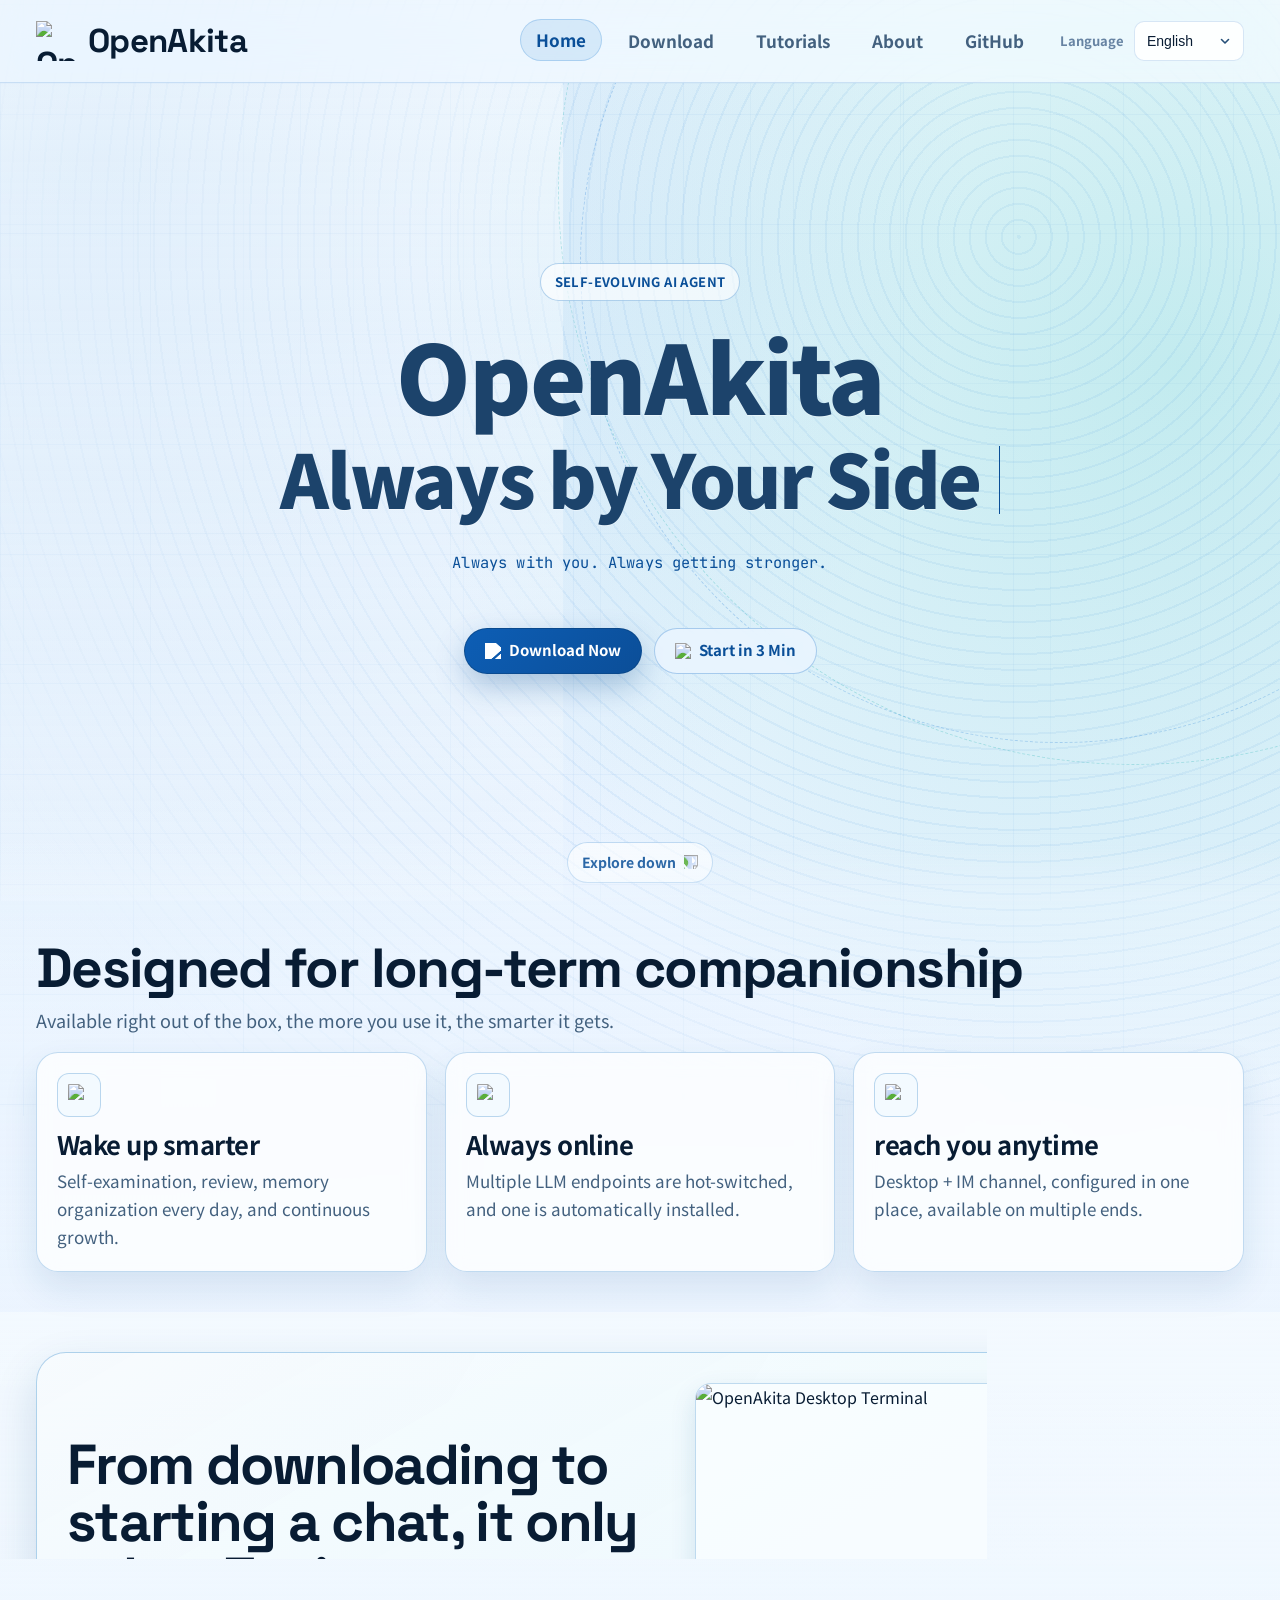
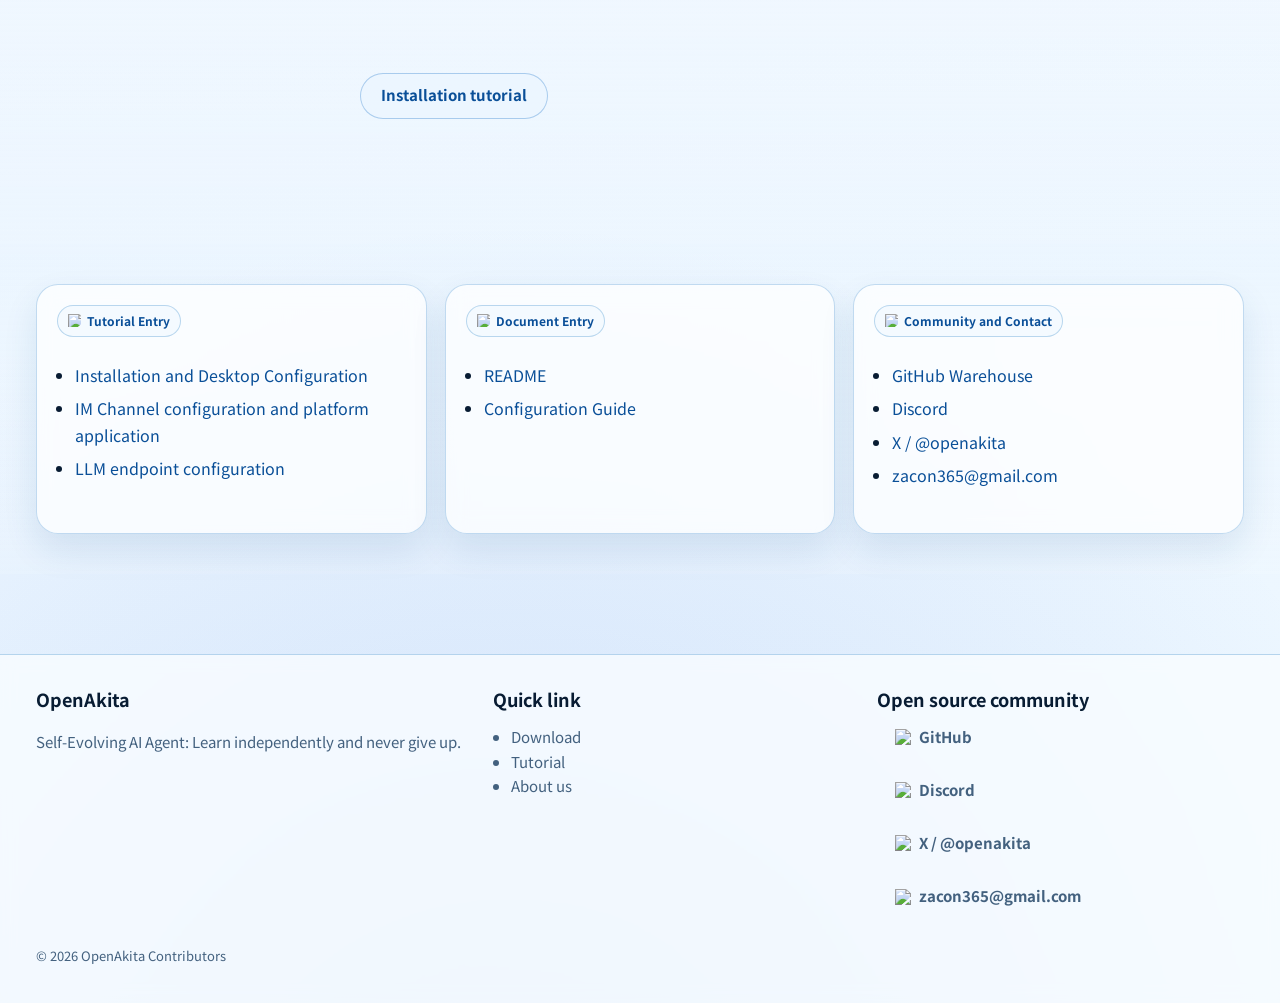
==== index.html @ 5020a85f "fix(i18n): prevent Korean language lock on subsequent switches" ====
<!doctype html>
<html lang="zh-CN">
<head>
  <meta charset="utf-8" />
  <meta name="viewport" content="width=device-width, initial-scale=1" />
  <title>OpenAkita - 自进化 AI Agent 官网</title>
  <meta name="description" content="OpenAkita 官方网站：一个会陪伴你成长的全能 AI 助手，提供下载、配置教程与文档入口。" />
  <meta name="keywords" content="OpenAkita,AI 助手,全能助手,陪伴型 AI,开源,教程,下载" />
  <meta name="robots" content="index,follow,max-image-preview:large" />
  <meta name="author" content="OpenAkita Contributors" />
  <meta name="theme-color" content="#eaf6ff" />
  <meta property="og:type" content="website" />
  <meta property="og:site_name" content="OpenAkita" />
  <meta property="og:title" content="OpenAkita - 自进化 AI Agent 官网" />
  <meta property="og:description" content="一个会陪伴你成长的全能 AI 助手：下载、教程、IM 与 LLM 配置一站式入口。" />
  <meta property="og:url" content="https://openakita.ai/" />
  <meta property="og:image" content="https://openakita.ai/assets/img/desktop_terminal.png" />
  <meta name="twitter:card" content="summary_large_image" />
  <meta name="twitter:title" content="OpenAkita - Self-Evolving AI Agent" />
  <meta name="twitter:description" content="An all-in-one AI companion that grows with you. Download, setup, and go live fast." />
  <meta name="twitter:image" content="https://openakita.ai/assets/img/desktop_terminal.png" />
  <link rel="canonical" href="https://openakita.ai/" />
  <link rel="icon" href="assets/img/logo.png" />
  <link rel="preconnect" href="https://fonts.googleapis.com" />
  <link rel="preconnect" href="https://fonts.gstatic.com" crossorigin />
  <link href="https://fonts.googleapis.com/css2?family=JetBrains+Mono:wght@400;500&family=Noto+Sans+SC:wght@400;500;600;700;800&family=Space+Grotesk:wght@500;600;700&display=swap" rel="stylesheet" />
  <link rel="stylesheet" href="assets/css/styles.css?v=20260225-lang-switch-fix-v6" />
  <script type="application/ld+json">
    {
      "@context": "https://schema.org",
      "@type": "SoftwareApplication",
      "name": "OpenAkita",
      "applicationCategory": "DeveloperApplication",
      "operatingSystem": "Windows, macOS, Linux",
      "license": "https://github.com/openakita/openakita/blob/main/LICENSE",
      "downloadUrl": "https://github.com/openakita/openakita/releases",
      "url": "https://openakita.ai/",
      "sameAs": [
        "https://github.com/openakita/openakita",
        "https://discord.gg/vFwxNVNH",
        "https://x.com/openakita"
      ]
    }
  </script>
</head>
<body data-page="home">
  <header class="site-header">
    <div class="container nav-inner">
      <a class="brand" href="/">
        <img src="assets/img/logo.png" alt="OpenAkita" />
        <span>OpenAkita</span>
      </a>
      <button class="nav-toggle" aria-label="打开导航" aria-expanded="false">
        <img src="assets/img/icons/menu.svg" alt="menu" />
      </button>
      <nav class="main-nav" aria-label="主导航">
        <a href="/" data-nav="home">首页</a>
        <a href="/download/" data-nav="download">下载</a>
        <a href="/tutorials/" data-nav="tutorials">教程</a>
        <a href="/about/" data-nav="about">关于我们</a>
        <a href="https://github.com/openakita/openakita" target="_blank" rel="noreferrer noopener">GitHub</a>
      </nav>
    </div>
  </header>

  <main>
    <section class="hero hero-full">
      <div class="hero-bg" aria-hidden="true"></div>
      <div class="hero-orbit hero-orbit-a" aria-hidden="true"></div>
      <div class="hero-orbit hero-orbit-b" aria-hidden="true"></div>
      <div class="container hero-grid">
        <div class="hero-main reveal">
          <div class="eyebrow">Self-Evolving AI Agent</div>
          <h1 class="hero-title-typing">
            <span class="hero-title-line hero-title-brand">OpenAkita</span>
            <span class="hero-title-line hero-title-subline">
              <span id="heroTypedTitle" data-typed-title="让私人AI随时陪伴">让私人AI随时陪伴</span>
              <span class="typing-caret" aria-hidden="true"></span>
            </span>
          </h1>
          <p class="hero-slogan" id="heroSloganText">一直在身边，一直在变强。</p>
          <div class="hero-actions">
            <a class="btn btn-primary" id="downloadDesktopButton" href="/download/">
              <img src="assets/img/icons/download.svg" alt="download" />
              立即下载
            </a>
            <a class="btn btn-secondary" href="/tutorials/setup-install/">
              <img src="assets/img/icons/book.svg" alt="book" />
              3 分钟开始
            </a>
          </div>
        </div>
      </div>
      <div class="hero-scroll-hint reveal">
        <a class="hero-scroll-link" href="#home-core">
          向下探索
          <img src="assets/img/icons/arrow-right.svg" alt="scroll" />
        </a>
      </div>
    </section>

    <section id="home-core" class="home-section home-section-core">
      <div class="container">
        <div class="section-head reveal">
          <h2>为长期陪伴而设计</h2>
          <p>开箱可用，越用越聪明。</p>
        </div>
        <div class="card-grid home-feature-grid">
          <article class="card reveal">
            <img class="card-icon" src="assets/img/icons/plus.svg" alt="evolution" />
            <h3>睡醒更聪明</h3>
            <p>每天自检、复盘、记忆整理，持续成长。</p>
          </article>
          <article class="card reveal">
            <img class="card-icon" src="assets/img/icons/llm.svg" alt="llm" />
            <h3>始终在线</h3>
            <p>多 LLM 端点热切换，挂一个自动顶上。</p>
          </article>
          <article class="card reveal">
            <img class="card-icon" src="assets/img/icons/im.svg" alt="im" />
            <h3>随时触达你</h3>
            <p>Desktop + IM 通道，一处配置，多端可用。</p>
          </article>
        </div>
      </div>
    </section>

    <section class="home-section home-section-quickstart">
      <div class="container reveal">
        <div class="highlight-band quickstart-band">
          <div>
            <h2 class="quickstart-title">从下载到开聊，只要 3 分钟</h2>
            <p>填一个 API Key，剩下的交给 OpenAkita。</p>
            <div class="hero-actions">
              <a class="btn btn-primary" href="/download/">立即下载</a>
              <a class="btn btn-secondary" href="/tutorials/setup-install/">安装教程</a>
            </div>
          </div>
          <div class="media-frame quickstart-media">
            <img src="assets/img/desktop_terminal.png" alt="OpenAkita Desktop Terminal" loading="lazy" />
          </div>
        </div>
      </div>
    </section>

    <section class="home-section home-section-links">
      <div class="container card-grid home-link-grid">
        <article class="card reveal">
          <span class="badge"><img src="assets/img/icons/book.svg" alt="tutorials" />教程入口</span>
          <ul class="link-list">
            <li><a href="/tutorials/setup-install/">安装与桌面配置</a></li>
            <li><a href="/tutorials/im-channels/">IM 通道配置与平台申请</a></li>
            <li><a href="/tutorials/llm-endpoints/">LLM 端点配置</a></li>
          </ul>
        </article>
        <article class="card reveal">
          <span class="badge"><img src="assets/img/icons/github.svg" alt="docs" />文档入口</span>
          <ul class="link-list">
            <li><a href="https://github.com/openakita/openakita/blob/main/README.md" target="_blank" rel="noreferrer noopener">README</a></li>
            <li><a href="https://github.com/openakita/openakita/blob/main/docs/configuration-guide.md" target="_blank" rel="noreferrer noopener">配置指南</a></li>
          </ul>
        </article>
        <article class="card reveal">
          <span class="badge"><img src="assets/img/icons/github.svg" alt="community" />社区与联系</span>
          <ul class="link-list">
            <li><a href="https://github.com/openakita/openakita" target="_blank" rel="noreferrer noopener">GitHub 仓库</a></li>
            <li><a href="https://discord.gg/vFwxNVNH" target="_blank" rel="noreferrer noopener">Discord</a></li>
            <li><a href="https://x.com/openakita" target="_blank" rel="noreferrer noopener">X / @openakita</a></li>
            <li><a href="mailto:zacon365@gmail.com">zacon365@gmail.com</a></li>
          </ul>
        </article>
      </div>
    </section>
  </main>

  <footer class="site-footer">
    <div class="container footer-grid">
      <div>
        <h4>OpenAkita</h4>
        <p>Self-Evolving AI Agent：自主学习，永不放弃。</p>
      </div>
      <div>
        <h4>快速链接</h4>
        <ul>
          <li><a href="/download/">下载</a></li>
          <li><a href="/tutorials/">教程</a></li>
          <li><a href="/about/">关于我们</a></li>
        </ul>
      </div>
      <div>
        <h4>开源社区</h4>
        <ul class="social-list">
          <li><a class="social-link" href="https://github.com/openakita/openakita" target="_blank" rel="noreferrer noopener"><img src="assets/img/icons/github.svg" alt="GitHub" />GitHub</a></li>
          <li><a class="social-link" href="https://discord.gg/vFwxNVNH" target="_blank" rel="noreferrer noopener"><img src="assets/img/icons/discord.svg" alt="Discord" />Discord</a></li>
          <li><a class="social-link" href="https://x.com/openakita" target="_blank" rel="noreferrer noopener"><img src="assets/img/icons/x.svg" alt="X" />X / @openakita</a></li>
          <li><a class="social-link" href="mailto:zacon365@gmail.com"><img src="assets/img/icons/mail.svg" alt="Email" />zacon365@gmail.com</a></li>
        </ul>
      </div>
    </div>
    <div class="container" style="margin-top: 16px; color: var(--text-muted); font-size: 13px;">
      © <span data-current-year></span> OpenAkita Contributors
    </div>
  </footer>

  <script src="assets/js/motion.js?v=20260225-lang-switch-fix-v6"></script>
  <script src="assets/js/main.js?v=20260225-lang-switch-fix-v6"></script>
</body>
</html>
---- assets/css/styles.css ----
:root {
  --bg-base: #eef6ff;
  --bg-soft: #f8fbff;
  --bg-card: rgba(255, 255, 255, 0.74);
  --bg-card-strong: rgba(255, 255, 255, 0.9);
  --line: rgba(102, 159, 214, 0.26);
  --line-strong: rgba(66, 140, 211, 0.48);
  --text: #081c33;
  --text-muted: #43617f;
  --text-dim: #6683a2;
  --primary: #0f6fcc;
  --primary-strong: #0a4f98;
  --accent: #00aab6;
  --accent-strong: #02828d;
  --success: #0f9d7f;
  --danger: #ca4f56;
  --radius-xs: 8px;
  --radius-sm: 12px;
  --radius-md: 16px;
  --radius-lg: 22px;
  --radius-xl: 30px;
  --shadow-soft: 0 18px 44px rgba(18, 74, 123, 0.16);
  --shadow-card: 0 16px 34px rgba(16, 78, 133, 0.11);
  --shadow-strong: 0 24px 58px rgba(12, 58, 104, 0.2);
  --container: min(1320px, calc(100% - 72px));
  --content-max: 920px;
}

* {
  box-sizing: border-box;
}

html,
body {
  margin: 0;
  padding: 0;
  min-height: 100%;
}

html {
  scroll-behavior: smooth;
  overflow-x: clip;
}

body {
  position: relative;
  overflow-x: clip;
  font-family: "Noto Sans SC", "PingFang SC", "Microsoft YaHei", sans-serif;
  line-height: 1.65;
  color: var(--text);
  background:
    radial-gradient(circle at 8% 6%, rgba(59, 143, 224, 0.22), transparent 32%),
    radial-gradient(circle at 92% 14%, rgba(17, 190, 173, 0.2), transparent 30%),
    radial-gradient(circle at 40% 108%, rgba(49, 108, 223, 0.2), transparent 34%),
    linear-gradient(168deg, #f5faff 0%, #e9f3ff 38%, #eef8ff 100%);
}

body::before,
body::after {
  content: "";
  position: fixed;
  pointer-events: none;
  inset: -24%;
}

body::before {
  z-index: -3;
  background:
    linear-gradient(rgba(50, 129, 207, 0.12) 1px, transparent 1px),
    linear-gradient(90deg, rgba(50, 129, 207, 0.12) 1px, transparent 1px);
  background-size: 110px 110px;
  opacity: 0.44;
  animation: globalGridShift 28s linear infinite;
}

body::after {
  z-index: -2;
  background: repeating-radial-gradient(circle at 70% 34%, rgba(49, 130, 212, 0.2) 0 2px, transparent 2px 16px);
  mask-image: radial-gradient(circle at 70% 34%, rgba(0, 0, 0, 0.85) 0 48%, transparent 74%);
  opacity: 0.46;
  animation: orbitLayerSpin 64s linear infinite;
}

.site-motion-canvas {
  position: fixed;
  inset: 0;
  width: 100%;
  height: 100%;
  pointer-events: none;
  z-index: -1;
  opacity: 0;
  transition: opacity 1s ease;
}

body.site-motion-ready .site-motion-canvas {
  opacity: 0.72;
}

a {
  color: inherit;
  text-decoration: none;
}

img {
  max-width: 100%;
  display: block;
}

.container {
  width: var(--container);
  margin: 0 auto;
}

.site-header {
  position: sticky;
  top: 0;
  z-index: 120;
  backdrop-filter: blur(16px) saturate(1.2);
  background: rgba(245, 251, 255, 0.72);
  border-bottom: 1px solid var(--line);
}

.nav-inner {
  min-height: 82px;
  display: flex;
  align-items: center;
  justify-content: space-between;
  gap: 20px;
}

.brand {
  display: inline-flex;
  align-items: center;
  gap: 12px;
  font-family: "Space Grotesk", "Noto Sans SC", sans-serif;
  font-size: 33px;
  letter-spacing: -0.02em;
  font-weight: 700;
}

.brand img {
  width: 40px;
  height: 40px;
}

.main-nav {
  display: flex;
  align-items: center;
  gap: 10px;
  margin-left: auto;
}

.main-nav a {
  display: inline-flex;
  align-items: center;
  justify-content: center;
  min-height: 42px;
  padding: 0 15px;
  border-radius: 999px;
  border: 1px solid transparent;
  font-size: 17px;
  color: var(--text-muted);
  font-weight: 700;
  transition: border-color 0.2s ease, background-color 0.2s ease, color 0.2s ease, transform 0.2s ease;
}

.main-nav a:hover,
.main-nav a.active {
  color: var(--primary-strong);
  background: rgba(16, 111, 198, 0.11);
  border-color: rgba(33, 125, 208, 0.24);
  transform: translateY(-1px);
}

.lang-switch {
  display: inline-flex;
  align-items: center;
  gap: 10px;
  margin-left: 10px;
}

.lang-label {
  font-size: 13px;
  color: var(--text-dim);
  font-weight: 700;
}

.lang-select {
  min-width: 110px;
  height: 40px;
  border-radius: 10px;
  border: 1px solid var(--line);
  background: rgba(255, 255, 255, 0.9);
  color: var(--text);
  font-size: 14px;
  padding: 0 36px 0 12px;
  appearance: none;
  -webkit-appearance: none;
  -moz-appearance: none;
  background-image: url("data:image/svg+xml,%3Csvg xmlns='http://www.w3.org/2000/svg' width='12' height='12' viewBox='0 0 12 12' fill='none'%3E%3Cpath d='M2.5 4.5L6 8l3.5-3.5' stroke='%23254f78' stroke-width='1.6' stroke-linecap='round' stroke-linejoin='round'/%3E%3C/svg%3E");
  background-repeat: no-repeat;
  background-position: right 12px center;
  background-size: 12px 12px;
}

.lang-select:focus {
  outline: 2px solid rgba(15, 111, 200, 0.25);
  outline-offset: 2px;
}

.nav-toggle {
  display: none;
  width: 44px;
  height: 44px;
  border-radius: 12px;
  border: 1px solid var(--line);
  background: rgba(255, 255, 255, 0.92);
  align-items: center;
  justify-content: center;
  cursor: pointer;
  padding: 0;
}

.nav-toggle img {
  width: 20px;
  height: 20px;
}

main {
  position: relative;
  z-index: 2;
  padding-bottom: 80px;
}

section {
  position: relative;
  padding: 40px 0;
}

main > section::before {
  content: "";
  position: absolute;
  left: 50%;
  top: 0;
  bottom: 0;
  width: 100vw;
  transform: translateX(-50%);
  pointer-events: none;
  z-index: -1;
}

main > section:nth-of-type(odd)::before {
  background: linear-gradient(180deg, rgba(251, 254, 255, 0.55), rgba(244, 250, 255, 0.2));
}

main > section:nth-of-type(even)::before {
  background: linear-gradient(180deg, rgba(237, 247, 255, 0.34), rgba(251, 254, 255, 0.14));
}

.hero {
  min-height: calc(100vh - 82px);
  padding: 22px 0 18px;
  display: flex;
  flex-direction: column;
  justify-content: center;
  overflow: hidden;
}

.hero::before,
.hero::after {
  content: "";
  position: absolute;
  pointer-events: none;
}

.hero::before {
  inset: -8% -6%;
  background:
    radial-gradient(circle at 12% 24%, rgba(47, 142, 230, 0.22), transparent 34%),
    radial-gradient(circle at 90% 20%, rgba(7, 178, 158, 0.18), transparent 30%);
}

.hero::after {
  left: -10%;
  right: -10%;
  bottom: -80px;
  height: 140px;
  background: linear-gradient(180deg, rgba(238, 247, 255, 0), rgba(238, 247, 255, 0.92));
}

.hero-bg {
  position: absolute;
  inset: 0;
  pointer-events: none;
  background:
    linear-gradient(rgba(56, 137, 216, 0.13) 1px, transparent 1px),
    linear-gradient(90deg, rgba(56, 137, 216, 0.13) 1px, transparent 1px);
  background-size: 150px 150px;
  opacity: 0.28;
  animation: heroGridPulse 20s linear infinite;
}

.hero-orbit {
  position: absolute;
  border-radius: 50%;
  pointer-events: none;
  border: 1px dashed rgba(36, 126, 216, 0.28);
  filter: drop-shadow(0 0 24px rgba(16, 100, 179, 0.2));
  translate: var(--parallax-x, 0px) var(--parallax-y, 0px);
}

.hero-orbit-a {
  width: min(960px, 78vw);
  height: min(960px, 78vw);
  right: -260px;
  top: -300px;
  animation: orbitLayerSpin 35s linear infinite;
}

.hero-orbit-b {
  width: min(1180px, 90vw);
  height: min(1180px, 90vw);
  right: -430px;
  top: -470px;
  border-color: rgba(0, 166, 166, 0.24);
  animation: orbitLayerSpinReverse 52s linear infinite;
}

.hero-grid {
  position: relative;
  z-index: 2;
  flex: 1;
  min-height: clamp(380px, 58vh, 640px);
  display: grid;
  grid-template-columns: 1fr;
  gap: 20px;
  align-content: center;
  align-items: center;
  justify-items: center;
  text-align: center;
}

.hero-main {
  max-width: none;
  width: 100%;
}

body[data-page="home"] .hero-main {
  display: flex;
  flex-direction: column;
  align-items: center;
  text-align: center;
}

.eyebrow {
  display: inline-flex;
  align-items: center;
  justify-content: center;
  border-radius: 999px;
  border: 1px solid rgba(20, 114, 194, 0.3);
  background: rgba(255, 255, 255, 0.63);
  color: var(--primary-strong);
  font-size: 13px;
  font-weight: 700;
  letter-spacing: 0.03em;
  text-transform: uppercase;
  padding: 7px 14px;
  margin-bottom: 10px;
}

.hero h1,
.page-hero h1 {
  margin: 16px 0;
  font-family: "Space Grotesk", "Noto Sans SC", sans-serif;
  font-size: clamp(48px, 7vw, 94px);
  line-height: 0.95;
  letter-spacing: -0.04em;
  max-width: 14ch;
  text-wrap: balance;
}

body[data-page="home"] .hero .container {
  width: var(--container);
}

body[data-page="home"] .hero-title-typing {
  max-width: none;
  width: 100%;
  max-width: min(1100px, 100%);
  display: flex;
  flex-direction: column;
  align-items: center;
  gap: 0.2em;
  font-family: "Noto Sans SC", "PingFang SC", "Microsoft YaHei", sans-serif;
  font-weight: 900;
  font-size-adjust: 0.62;
  font-size: clamp(46px, 6.5vw, 96px);
  line-height: 1;
  letter-spacing: -0.028em;
  color: #1c436b;
  text-shadow: 0 1px 0 rgba(255, 255, 255, 0.4);
  text-wrap: balance;
  margin: 18px 0 26px;
}

.hero-title-line {
  display: block;
  line-height: 1.08;
  width: 100%;
  text-align: center;
}

.hero-title-brand {
  white-space: nowrap;
  margin-bottom: 0.02em;
}

.hero-title-subline {
  margin-top: 0.02em;
  display: block;
  text-align: center;
  font-size: 0.78em;
  width: 100%;
  min-width: 0;
  box-sizing: border-box;
  padding-inline: clamp(8px, 1vw, 16px);
  white-space: normal !important;
  word-break: break-word !important;
  overflow-wrap: anywhere !important;
  max-width: 100%;
  line-height: 1.2;
}

#heroTypedTitle {
  display: inline;
  max-width: 100%;
  white-space: inherit !important;
  word-break: inherit !important;
  overflow-wrap: inherit !important;
  font-size: 1em;
  line-height: inherit;
  text-align: center;
}

.hero-slogan {
  min-height: 34px;
  margin: 8px 0 20px;
  font-family: "JetBrains Mono", "Consolas", monospace;
  font-size: clamp(14px, 1.2vw, 18px);
  color: var(--primary-strong);
  letter-spacing: 0.01em;
}

.typing-caret {
  display: inline-block;
  width: 1px;
  height: 1.05em;
  margin-left: 4px;
  vertical-align: -0.08em;
  background: var(--primary-strong);
  animation: typingCaretBlink 0.9s steps(1, end) infinite;
}

.hero-lead,
.page-hero p {
  margin: 0;
  color: var(--text-muted);
  font-size: clamp(17px, 1.8vw, 24px);
  max-width: 760px;
}

.hero-actions {
  margin-top: 24px;
  display: flex;
  flex-wrap: wrap;
  gap: 12px;
  justify-content: center;
}

body[data-page="home"] .hero-actions {
  justify-content: center;
}

.hero-kpis {
  margin-top: 20px;
  display: grid;
  grid-template-columns: repeat(4, minmax(0, 1fr));
  gap: 12px;
}

.kpi-item {
  min-height: 90px;
  border-radius: var(--radius-sm);
  border: 1px solid rgba(118, 176, 224, 0.48);
  background: rgba(255, 255, 255, 0.7);
  padding: 11px 13px;
  box-shadow: 0 10px 22px rgba(18, 91, 153, 0.1);
}

.kpi-item strong {
  display: block;
  font-family: "Space Grotesk", "Noto Sans SC", sans-serif;
  font-size: 28px;
  line-height: 1;
}

.kpi-item span {
  display: block;
  margin-top: 8px;
  color: var(--text-dim);
  font-size: 12px;
}

.btn {
  display: inline-flex;
  align-items: center;
  justify-content: center;
  gap: 8px;
  min-height: 46px;
  padding: 0 20px;
  border-radius: 999px;
  border: 1px solid transparent;
  font-size: 15px;
  font-weight: 700;
  transition: transform 0.2s ease, box-shadow 0.24s ease, border-color 0.24s ease, background-color 0.24s ease;
}

.btn img {
  width: 16px;
  height: 16px;
}

.btn-primary img,
.btn-accent img {
  filter: brightness(0) invert(1);
}

.btn:hover {
  transform: translateY(-2px);
}

.btn-primary {
  color: #fff;
  background: linear-gradient(135deg, #0d5eb5, #0b4e98);
  border-color: rgba(10, 69, 130, 0.68);
  box-shadow: 0 12px 30px rgba(12, 80, 146, 0.3);
}

.btn-primary:hover {
  box-shadow: 0 18px 36px rgba(12, 80, 146, 0.36);
}

.btn-secondary {
  color: var(--primary-strong);
  background: rgba(236, 246, 255, 0.8);
  border-color: rgba(68, 140, 210, 0.4);
  backdrop-filter: blur(6px);
}

.btn-secondary:hover {
  border-color: rgba(58, 130, 201, 0.58);
  background: rgba(231, 244, 255, 0.92);
}

.btn-accent {
  color: #fff;
  background: linear-gradient(135deg, #0d5eb5, #0b4e98);
  border-color: rgba(10, 69, 130, 0.68);
  box-shadow: 0 12px 30px rgba(12, 80, 146, 0.3);
}

.hero-scroll-hint {
  margin-top: 10px;
  display: flex;
  justify-content: center;
}

.hero-scroll-link {
  display: inline-flex;
  align-items: center;
  gap: 8px;
  border-radius: 999px;
  border: 1px solid rgba(72, 145, 215, 0.32);
  background: rgba(255, 255, 255, 0.62);
  color: var(--primary-strong);
  font-size: 14px;
  font-weight: 700;
  padding: 8px 14px;
  animation: scrollHintFloat 2.1s ease-in-out infinite;
}

.hero-scroll-link img {
  width: 14px;
  height: 14px;
  transform: rotate(90deg);
}

.hero-scroll-link:hover {
  border-color: rgba(43, 124, 203, 0.5);
}

.hero-panel {
  border-radius: var(--radius-xl);
  border: 1px solid rgba(120, 176, 222, 0.56);
  background: linear-gradient(145deg, rgba(255, 255, 255, 0.76), rgba(242, 249, 255, 0.8));
  backdrop-filter: blur(12px);
  box-shadow: var(--shadow-soft);
  padding: 28px;
}

.hero-panel h3 {
  margin: 0 0 12px;
  font-family: "Space Grotesk", "Noto Sans SC", sans-serif;
  font-size: clamp(30px, 2.6vw, 42px);
  line-height: 1;
  letter-spacing: -0.02em;
}

.hero-panel p {
  margin: 0;
  color: var(--text-muted);
  font-size: 20px;
  line-height: 1.6;
}

.release-link-wrap {
  margin-top: 12px;
}

.release-link {
  text-decoration: underline;
  text-underline-offset: 3px;
  color: var(--primary-strong);
  font-weight: 700;
}

.panel-note-title {
  margin-top: 18px !important;
  color: var(--text);
  font-size: 17px;
  font-weight: 800;
}

.panel-checklist {
  margin: 8px 0 0;
  padding-left: 18px;
  color: var(--text-muted);
  font-size: 14px;
}

.panel-checklist li {
  margin: 8px 0;
}

.page-hero {
  padding-top: 62px;
  padding-bottom: 20px;
}

.page-hero h1 {
  font-size: clamp(38px, 5.8vw, 74px);
  max-width: 18ch;
}

.page-hero p {
  font-size: clamp(16px, 1.4vw, 22px);
}

.section-head {
  margin-bottom: 16px;
}

.section-head h2 {
  margin: 0;
  font-family: "Space Grotesk", "Noto Sans SC", sans-serif;
  font-size: clamp(34px, 4.3vw, 62px);
  line-height: 1;
  letter-spacing: -0.03em;
}

.section-head p {
  margin: 10px 0 0;
  color: var(--text-muted);
  font-size: 18px;
}

.card-grid {
  display: grid;
  grid-template-columns: repeat(3, minmax(0, 1fr));
  gap: 18px;
}

.card,
.highlight-band,
.hero-panel {
  position: relative;
  overflow: hidden;
  --glow-x: 50%;
  --glow-y: 50%;
}

.card::after,
.highlight-band::after,
.hero-panel::after {
  content: "";
  position: absolute;
  inset: -1px;
  pointer-events: none;
  border-radius: inherit;
  background: radial-gradient(560px circle at var(--glow-x) var(--glow-y), rgba(116, 190, 255, 0.28), transparent 68%);
  opacity: 0;
  transition: opacity 0.3s ease;
}

.card.is-interacting::after,
.highlight-band.is-interacting::after,
.hero-panel.is-interacting::after {
  opacity: 1;
}

.card {
  border-radius: var(--radius-lg);
  border: 1px solid rgba(122, 176, 221, 0.45);
  background: var(--bg-card);
  backdrop-filter: blur(10px);
  box-shadow: var(--shadow-card);
  padding: 20px;
  transition: transform 0.24s ease, box-shadow 0.26s ease, border-color 0.26s ease;
}

.card:hover {
  transform: translateY(-6px);
  border-color: rgba(67, 145, 218, 0.54);
  box-shadow: 0 24px 44px rgba(14, 77, 132, 0.2);
}

.card h3 {
  margin: 0 0 8px;
  font-size: clamp(24px, 2vw, 31px);
  line-height: 1.18;
  letter-spacing: -0.02em;
}

.card p {
  margin: 0;
  font-size: 17px;
  color: var(--text-muted);
}

.card .meta {
  margin-top: 12px;
  color: var(--primary-strong);
  font-size: 14px;
  font-weight: 700;
}

.card .actions {
  margin-top: 16px;
  display: flex;
  flex-wrap: wrap;
  gap: 10px;
}

.card-icon {
  width: 44px;
  height: 44px;
  padding: 10px;
  border-radius: 12px;
  border: 1px solid rgba(119, 173, 219, 0.46);
  background: rgba(242, 250, 255, 0.9);
  margin-bottom: 12px;
}

.highlight-band {
  border-radius: var(--radius-xl);
  border: 1px solid rgba(111, 171, 218, 0.52);
  background:
    linear-gradient(150deg, rgba(255, 255, 255, 0.76), rgba(238, 249, 255, 0.72)),
    linear-gradient(120deg, rgba(94, 183, 242, 0.14), rgba(86, 227, 206, 0.12));
  box-shadow: var(--shadow-soft);
  padding: 30px;
}

.highlight-band ul {
  margin: 10px 0 0;
  padding-left: 18px;
  color: var(--text-muted);
}

.highlight-band li {
  margin: 8px 0;
}

.quickstart-band {
  display: grid;
  grid-template-columns: minmax(0, 1.08fr) minmax(0, 0.92fr);
  gap: 20px;
  align-items: center;
}

.quickstart-title {
  margin: 0;
  font-family: "Space Grotesk", "Noto Sans SC", sans-serif;
  font-size: clamp(34px, 4.4vw, 62px);
  line-height: 1;
  letter-spacing: -0.03em;
}

.quickstart-list {
  margin: 14px 0 0;
  padding-left: 20px;
  display: grid;
  gap: 10px;
}

.quickstart-list li {
  color: var(--text-muted);
  font-size: 17px;
}

.quickstart-list strong {
  color: var(--text);
  font-size: 18px;
  margin-right: 6px;
}

.quickstart-media {
  min-height: 390px;
  border-radius: var(--radius-lg);
  border: 1px solid rgba(116, 170, 216, 0.52);
  background: rgba(247, 252, 255, 0.9);
  overflow: hidden;
}

.quickstart-media img {
  width: 100%;
  height: 100%;
  object-fit: cover;
  object-position: center top;
}

.media-frame {
  border-radius: var(--radius-md);
  border: 1px solid rgba(122, 175, 220, 0.45);
  background: rgba(248, 253, 255, 0.86);
  overflow: hidden;
  box-shadow: 0 10px 26px rgba(14, 84, 145, 0.14);
}

.home-feature-grid .card {
  min-height: 210px;
}

.home-link-grid .card {
  min-height: 250px;
}

.notice {
  border-left: 4px solid var(--accent);
  border-radius: var(--radius-sm);
  padding: 12px 14px;
  margin: 14px 0;
  background: rgba(219, 251, 245, 0.72);
  color: #095f5e;
}

.tutorial-section .notice {
  margin: 20px 0;
}

.tutorial-section .table-wrap {
  margin: 20px 0;
}

.table-wrap {
  overflow-x: auto;
  border-radius: var(--radius-md);
  border: 1px solid rgba(120, 177, 223, 0.46);
  background: rgba(255, 255, 255, 0.84);
  box-shadow: 0 10px 24px rgba(15, 80, 137, 0.12);
}

table {
  width: 100%;
  border-collapse: collapse;
  min-width: 700px;
}

th,
td {
  text-align: left;
  padding: 12px 13px;
  border-bottom: 1px solid rgba(136, 187, 228, 0.24);
  font-size: 15px;
}

th {
  background: rgba(228, 242, 255, 0.86);
  color: var(--primary-strong);
  font-weight: 800;
}

.code-block {
  position: relative;
  border-radius: var(--radius-md);
  border: 1px solid rgba(100, 153, 201, 0.44);
  background: linear-gradient(160deg, #f4f9ff 0%, #e9f3ff 100%);
  color: #153752;
  padding: 14px;
  font-family: "JetBrains Mono", "Consolas", monospace;
  font-size: 13px;
  line-height: 1.6;
  overflow-x: auto;
}

.code-block code {
  white-space: pre;
}

.code-block.has-copy {
  padding-top: 46px;
}

.code-copy-btn {
  position: absolute;
  top: 10px;
  right: 10px;
  border-radius: 999px;
  border: 1px solid rgba(117, 175, 222, 0.52);
  background: rgba(255, 255, 255, 0.88);
  color: var(--primary-strong);
  font-size: 12px;
  font-weight: 700;
  padding: 4px 12px;
  cursor: pointer;
}

.code-copy-btn:hover {
  border-color: rgba(68, 146, 218, 0.56);
}

.code-copy-btn[data-state="copied"] {
  border-color: rgba(41, 180, 143, 0.52);
  color: #0f8d6a;
  background: rgba(230, 255, 247, 0.9);
}

.code-copy-btn[data-state="failed"] {
  border-color: rgba(208, 104, 104, 0.52);
  color: #a63d40;
  background: rgba(255, 244, 244, 0.9);
}

.platform-grid {
  margin-top: 14px;
  display: grid;
  gap: 10px;
}

.platform-link {
  display: flex;
  align-items: center;
  gap: 10px;
  border-radius: 12px;
  border: 1px solid rgba(116, 171, 218, 0.42);
  background: rgba(247, 253, 255, 0.84);
  padding: 11px 12px;
  transition: border-color 0.22s ease, transform 0.22s ease, background-color 0.22s ease;
}

.platform-link:hover {
  transform: translateY(-2px);
  border-color: rgba(76, 146, 216, 0.5);
  background: rgba(255, 255, 255, 0.96);
}

/* Recommended platform (auto-detected OS) */
.platform-link.recommended {
  border-color: rgba(25, 118, 210, 0.7);
  background: rgba(227, 242, 253, 0.9);
  box-shadow: 0 0 0 2px rgba(25, 118, 210, 0.15);
  position: relative;
  transform: scale(1.03);
}
.platform-link.recommended::after {
  content: "\63a8\8350";
  position: absolute;
  top: -8px;
  right: 10px;
  background: #1976d2;
  color: #fff;
  font-size: 10px;
  padding: 1px 8px;
  border-radius: 8px;
  font-weight: 600;
}

/* ── Download channel sections ── */
.download-channel {
  padding: 20px;
  border-radius: 12px;
  border: 1px solid var(--border, #e0e0e0);
  background: var(--bg-alt, #f8f9fa);
}
.channel-header {
  display: flex;
  align-items: center;
  gap: 10px;
  flex-wrap: wrap;
  margin-bottom: 14px;
}
.channel-badge {
  display: inline-block;
  padding: 3px 12px;
  border-radius: 20px;
  font-size: 12px;
  font-weight: 700;
  letter-spacing: 0.02em;
}
.channel-dev {
  background: linear-gradient(135deg, #1976d2, #2196f3);
  color: #fff;
}
.channel-stable {
  background: linear-gradient(135deg, #2e7d32, #43a047);
  color: #fff;
}
.channel-version {
  font-size: 14px;
  font-weight: 600;
  color: var(--text, #1a1a1a);
}
.channel-date {
  font-size: 12px;
  color: var(--text-muted, #888);
}
.channel-buttons {
  margin-bottom: 12px;
}
.download-btn {
  display: inline-flex;
  flex-direction: column;
  align-items: center;
  gap: 2px;
  padding: 14px 36px;
  border-radius: 10px;
  font-weight: 600;
  text-decoration: none;
  transition: transform 0.2s, box-shadow 0.2s;
  cursor: pointer;
}
.download-btn:hover {
  transform: translateY(-2px);
}
.download-btn-primary {
  background: linear-gradient(135deg, #0d5eb5, #1976d2);
  color: #fff;
  box-shadow: 0 6px 20px rgba(13, 94, 181, 0.3);
}
.download-btn-primary:hover {
  box-shadow: 0 10px 28px rgba(13, 94, 181, 0.4);
}
.download-btn-stable {
  background: linear-gradient(135deg, #2e7d32, #388e3c);
  color: #fff;
  box-shadow: 0 6px 20px rgba(46, 125, 50, 0.3);
}
.download-btn-stable:hover {
  box-shadow: 0 10px 28px rgba(46, 125, 50, 0.4);
}
.download-btn-os {
  font-size: 15px;
}
.download-btn-meta {
  font-size: 11px;
  opacity: 0.85;
}
.channel-platforms {
  display: flex;
  gap: 8px;
  flex-wrap: wrap;
  font-size: 12px;
}
.channel-platforms a {
  color: var(--primary, #1976d2);
  text-decoration: none;
  padding: 4px 10px;
  border-radius: 6px;
  border: 1px solid var(--border, #e0e0e0);
  background: rgba(255,255,255,0.8);
  transition: background 0.2s, border-color 0.2s;
}
.channel-platforms a:hover {
  background: rgba(25, 118, 210, 0.08);
  border-color: rgba(25, 118, 210, 0.4);
}

.platform-icon {
  width: 32px;
  height: 32px;
  border-radius: 8px;
  border: 1px solid rgba(113, 169, 216, 0.48);
  background: rgba(239, 248, 255, 0.92);
  display: inline-flex;
  align-items: center;
  justify-content: center;
  flex-shrink: 0;
}

.platform-icon img {
  width: 16px;
  height: 16px;
}

.platform-meta {
  min-width: 0;
  display: grid;
  gap: 2px;
}

.platform-meta strong {
  font-size: 14px;
  color: var(--text);
}

.platform-meta span {
  color: var(--text-dim);
  font-size: 12px;
  white-space: nowrap;
  overflow: hidden;
  text-overflow: ellipsis;
}

.step-list {
  display: grid;
  gap: 12px;
}

.step {
  display: grid;
  grid-template-columns: 44px 1fr;
  gap: 12px;
  border-radius: var(--radius-md);
  border: 1px solid rgba(118, 176, 223, 0.44);
  background: rgba(255, 255, 255, 0.86);
  padding: 14px;
}

.step .index {
  width: 44px;
  height: 44px;
  border-radius: 50%;
  border: 1px solid rgba(73, 146, 215, 0.45);
  background: rgba(232, 244, 255, 0.95);
  color: var(--primary-strong);
  font-family: "Space Grotesk", "Noto Sans SC", sans-serif;
  font-size: 22px;
  font-weight: 700;
  display: flex;
  align-items: center;
  justify-content: center;
}

.step h4 {
  margin: 2px 0 5px;
  font-size: 22px;
}

.step p {
  margin: 0;
  color: var(--text-muted);
  font-size: 16px;
}

.tutorial-shell {
  display: grid;
  grid-template-columns: 264px 1fr;
  gap: 20px;
  align-items: start;
}

.side-nav {
  position: sticky;
  top: 98px;
  border-radius: var(--radius-lg);
  border: 1px solid rgba(119, 177, 223, 0.46);
  background: rgba(255, 255, 255, 0.82);
  backdrop-filter: blur(10px);
  padding: 14px;
  box-shadow: 0 14px 30px rgba(16, 85, 146, 0.12);
}

.side-nav h3 {
  margin: 2px 0 10px;
  font-size: 20px;
}

.side-nav a {
  display: block;
  padding: 8px 9px;
  border-radius: 9px;
  color: var(--text-muted);
  font-size: 15px;
}

.side-nav a:hover {
  background: rgba(237, 247, 255, 0.92);
  color: var(--primary-strong);
}

.tutorial-section {
  margin-top: 16px;
  scroll-margin-top: 104px;
}

section[id] {
  scroll-margin-top: 104px;
}

.tutorial-section h2,
.tutorial-section h3 {
  letter-spacing: -0.02em;
}

.tutorial-grid {
  display: grid;
  grid-template-columns: repeat(2, minmax(0, 1fr));
  gap: 14px;
  margin-top: 12px;
}

.tutorial-panel {
  border-radius: var(--radius-md);
  border: 1px solid rgba(119, 175, 220, 0.45);
  background: rgba(255, 255, 255, 0.84);
  padding: 13px;
}

.tutorial-panel h4 {
  margin: 0 0 6px;
  font-size: 17px;
}

.tutorial-panel p {
  margin: 0;
  color: var(--text-muted);
  font-size: 14px;
}

.tutorial-link-panel {
  display: block;
  border-radius: var(--radius-md);
  text-decoration: none;
  color: inherit;
  transition: transform 0.2s ease;
  width: 100%;
  padding: 0;
  border: 0;
  background: transparent;
  text-align: left;
  cursor: pointer;
}

.tutorial-link-panel:hover {
  transform: translateY(-2px);
}

.tutorial-link-panel:hover .tutorial-panel {
  border-color: rgba(43, 124, 203, 0.62);
}

.tutorial-link-panel:focus-visible {
  outline: 2px solid rgba(43, 124, 203, 0.6);
  outline-offset: 2px;
}

.tutorial-link-panel .tutorial-panel {
  position: relative;
  padding-right: 52px;
}

.tutorial-link-arrow {
  position: absolute;
  top: 50%;
  right: 14px;
  transform: translateY(-50%);
  display: inline-flex;
  align-items: center;
  justify-content: center;
}

.tutorial-link-arrow img {
  width: 14px;
  height: 14px;
}

.setup-drawer-backdrop {
  position: fixed;
  inset: 0;
  background: rgba(10, 30, 54, 0.44);
  opacity: 0;
  pointer-events: none;
  transition: opacity 0.24s ease;
  z-index: 70;
}

.setup-drawer-backdrop.is-open {
  opacity: 1;
  pointer-events: auto;
}

.setup-drawer {
  position: fixed;
  top: 0;
  left: 0;
  height: 100vh;
  width: min(94vw, 1180px);
  background: linear-gradient(180deg, rgba(247, 252, 255, 0.99), rgba(239, 248, 255, 0.98));
  border-right: 1px solid rgba(117, 175, 221, 0.46);
  box-shadow: 18px 0 52px rgba(8, 50, 90, 0.22);
  transform: translateX(-104%);
  transition: transform 0.28s ease;
  z-index: 71;
  display: grid;
  grid-template-rows: auto 1fr;
}

.setup-drawer.is-open {
  transform: translateX(0);
}

.setup-drawer-head {
  display: flex;
  align-items: center;
  justify-content: space-between;
  gap: 14px;
  padding: 16px 18px;
  border-bottom: 1px solid rgba(117, 175, 221, 0.35);
  background: rgba(252, 255, 255, 0.85);
}

.setup-drawer-title {
  margin: 0;
  font-size: 22px;
}

.setup-drawer-close {
  width: 38px;
  height: 38px;
  border-radius: 10px;
  border: 1px solid rgba(117, 175, 221, 0.56);
  background: rgba(255, 255, 255, 0.95);
  color: var(--primary-strong);
  font-size: 24px;
  line-height: 1;
  cursor: pointer;
}

.setup-drawer-body {
  min-height: 0;
  display: grid;
  grid-template-columns: 230px minmax(0, 1fr);
}

.setup-drawer-nav {
  border-right: 1px solid rgba(117, 175, 221, 0.3);
  padding: 14px 12px;
  overflow: auto;
  background: rgba(243, 250, 255, 0.85);
}

.setup-drawer-nav a {
  display: block;
  border-radius: 10px;
  padding: 9px 10px;
  color: var(--primary-strong);
  text-decoration: none;
  font-weight: 700;
  margin-bottom: 6px;
}

.setup-drawer-nav a:hover {
  background: rgba(221, 239, 255, 0.9);
}

.setup-drawer-nav a.setup-nav-l1 {
  font-size: 14px;
  font-weight: 800;
}

.setup-drawer-nav a.setup-nav-l2 {
  font-size: 13px;
  font-weight: 700;
  padding-left: 18px;
  color: #2f577b;
}

.setup-drawer-nav a.setup-nav-l3 {
  font-size: 12px;
  font-weight: 600;
  padding-left: 28px;
  color: #476b8e;
}

.setup-drawer-content {
  min-height: 0;
  overflow: auto;
  padding: 16px;
}

.setup-drawer-content section {
  scroll-margin-top: 12px;
  margin-bottom: 18px;
}

.setup-drawer-content h3 {
  margin: 0 0 10px;
  font-size: 26px;
  line-height: 1.15;
  letter-spacing: -0.02em;
  color: var(--text);
}

.setup-drawer-content h4 {
  margin: 0 0 8px;
  font-size: 20px;
  line-height: 1.2;
  color: var(--primary-strong);
}

.setup-drawer-content h5 {
  margin: 0 0 6px;
  font-size: 16px;
  line-height: 1.3;
  color: #385d81;
}

.setup-drawer-content .tutorial-shot {
  margin: 14px 0 18px;
}

.setup-drawer-open {
  overflow: hidden;
}

@media (max-width: 900px) {
  .setup-drawer {
    width: 100vw;
    max-width: 100vw;
  }

  .setup-drawer-body {
    grid-template-columns: 1fr;
    grid-template-rows: auto 1fr;
  }

  .setup-drawer-nav {
    border-right: 0;
    border-bottom: 1px solid rgba(117, 175, 221, 0.3);
    display: flex;
    gap: 6px;
    overflow-x: auto;
    padding: 10px 12px;
  }

  .setup-drawer-nav a {
    white-space: nowrap;
    margin-bottom: 0;
  }
}

.image-placeholder {
  margin-top: 10px;
  border-radius: 14px;
  border: 1px dashed rgba(65, 141, 211, 0.56);
  background:
    linear-gradient(145deg, rgba(245, 252, 255, 0.95), rgba(233, 246, 255, 0.88)),
    repeating-linear-gradient(45deg, rgba(49, 129, 206, 0.06), rgba(49, 129, 206, 0.06) 12px, rgba(49, 129, 206, 0.02) 12px, rgba(49, 129, 206, 0.02) 24px);
  min-height: 210px;
  padding: 14px;
  display: grid;
  place-content: center;
  text-align: center;
  color: var(--text-dim);
}

.image-placeholder strong {
  display: block;
  color: var(--primary-strong);
  font-size: 17px;
  margin-bottom: 4px;
}

.image-placeholder span {
  font-size: 13px;
}

.tutorial-shot {
  margin: 20px 0;
  border-radius: 14px;
  border: 1px solid rgba(119, 175, 220, 0.45);
  background: rgba(255, 255, 255, 0.9);
  overflow: hidden;
}

.tutorial-shot img {
  display: block;
  width: 100%;
  height: auto;
  background: #f3f8fc;
}

.tutorial-shot figcaption {
  padding: 10px 12px;
  font-size: 13px;
  color: var(--text-dim);
  border-top: 1px solid rgba(119, 175, 220, 0.32);
}

.feature-list,
.checklist,
.link-list {
  margin-top: 10px;
  padding-left: 18px;
}

.feature-list,
.checklist {
  color: var(--text-muted);
}

.feature-list li,
.checklist li,
.link-list li {
  margin: 7px 0;
}

.link-list a {
  color: var(--primary-strong);
}

.faq-list {
  margin-top: 12px;
  display: grid;
  gap: 10px;
}

.faq-item {
  border-radius: 12px;
  border: 1px solid rgba(120, 173, 218, 0.46);
  background: rgba(255, 255, 255, 0.84);
  padding: 12px;
}

.faq-item h4 {
  margin: 0 0 4px;
  font-size: 15px;
}

.faq-item p {
  margin: 0;
  color: var(--text-muted);
  font-size: 14px;
}

.video-block {
  border-radius: var(--radius-md);
  border: 1px dashed rgba(84, 155, 219, 0.56);
  background: rgba(244, 251, 255, 0.86);
  padding: 16px;
}

.video-embed {
  position: relative;
  width: 100%;
  aspect-ratio: 16 / 9;
  border-radius: var(--radius-sm);
  border: 1px solid rgba(117, 175, 221, 0.44);
  background: linear-gradient(150deg, #f4fbff, #e6f2ff);
  color: var(--text-dim);
  display: flex;
  align-items: center;
  justify-content: center;
  text-align: center;
  padding: 20px;
  overflow: hidden;
}

.video-embed iframe {
  width: 100%;
  height: 100%;
  border: 0;
}

.two-col {
  display: grid;
  grid-template-columns: repeat(2, minmax(0, 1fr));
  gap: 14px;
}

.badge {
  display: inline-flex;
  align-items: center;
  gap: 6px;
  border-radius: 999px;
  border: 1px solid rgba(114, 172, 218, 0.46);
  background: rgba(243, 250, 255, 0.9);
  color: var(--primary-strong);
  font-size: 12px;
  font-weight: 700;
  padding: 5px 10px;
}

.badge img {
  width: 13px;
  height: 13px;
}

.social-list {
  list-style: none;
  margin: 10px 0 0;
  padding: 0;
  display: grid;
  gap: 8px;
}

.social-list li {
  margin: 0;
}

.social-link {
  display: inline-flex;
  align-items: center;
  gap: 8px;
  color: var(--text);
  font-weight: 700;
}

.social-link img {
  width: 16px;
  height: 16px;
}

.contact-grid {
  display: grid;
  grid-template-columns: repeat(2, minmax(0, 1fr));
  gap: 14px;
}

.qr-card {
  text-align: center;
}

.qr-card h4 {
  margin: 0 0 8px;
  font-size: 18px;
}

.qr-card p {
  margin: 8px 0 0;
  color: var(--text-muted);
  font-size: 13px;
}

.qr-image {
  margin: 0 auto;
  width: min(100%, 270px);
  border-radius: 12px;
  border: 1px solid rgba(112, 172, 220, 0.48);
  box-shadow: 0 12px 28px rgba(15, 83, 143, 0.16);
}

.site-footer {
  position: relative;
  z-index: 2;
  border-top: 1px solid rgba(111, 170, 217, 0.48);
  background: rgba(249, 253, 255, 0.8);
  backdrop-filter: blur(8px);
  padding: 30px 0 36px;
}

.footer-grid {
  display: grid;
  grid-template-columns: 1.2fr 1fr 1fr;
  gap: 16px;
}

.footer-grid h4 {
  margin: 0 0 10px;
  font-size: 18px;
}

.footer-grid p,
.footer-grid li,
.footer-grid a {
  color: var(--text-muted);
  font-size: 15px;
}

.footer-grid ul {
  margin: 0;
  padding-left: 18px;
}

.reveal {
  opacity: 0;
  transform: translateY(24px);
  transition: opacity 0.52s ease, transform 0.52s ease;
}

.reveal.is-visible {
  opacity: 1;
  transform: translateY(0);
}

body[data-page="home"] .home-section .reveal {
  opacity: 0;
  transform: translateY(46px) scale(0.9);
  filter: blur(3px);
  transition:
    opacity 0.58s ease,
    transform 0.74s cubic-bezier(0.16, 1, 0.3, 1),
    filter 0.58s ease;
  transition-delay: var(--reveal-delay, 0ms);
}

body[data-page="home"] .home-section .reveal.is-visible {
  opacity: 1;
  transform: translateY(0) scale(1);
  filter: blur(0);
}

@keyframes globalGridShift {
  0% {
    transform: translate3d(0, 0, 0);
    background-position: 0 0, 0 0;
  }
  50% {
    transform: translate3d(1.2%, 0.7%, 0);
    background-position: 22px 14px, 22px 14px;
  }
  100% {
    transform: translate3d(0, 0, 0);
    background-position: 0 0, 0 0;
  }
}

@keyframes orbitLayerSpin {
  from { transform: rotate(0deg); }
  to { transform: rotate(360deg); }
}

@keyframes orbitLayerSpinReverse {
  from { transform: rotate(360deg); }
  to { transform: rotate(0deg); }
}

@keyframes heroGridPulse {
  0%,
  100% {
    opacity: 0.24;
    transform: translateX(0);
  }
  50% {
    opacity: 0.35;
    transform: translateX(-10px);
  }
}

@keyframes typingCaretBlink {
  0%,
  49% {
    opacity: 1;
  }
  50%,
  100% {
    opacity: 0;
  }
}

@keyframes scrollHintFloat {
  0%,
  100% {
    transform: translateY(0);
  }
  50% {
    transform: translateY(5px);
  }
}

@media (max-width: 1200px) {
  :root {
    --container: min(1320px, calc(100% - 56px));
  }

  .hero h1 {
    font-size: clamp(42px, 6.6vw, 78px);
    line-height: 0.98;
  }

  .hero-lead,
  .page-hero p {
    font-size: clamp(16px, 1.6vw, 20px);
  }

  .hero-panel p {
    font-size: 18px;
  }

  .section-head h2 {
    font-size: clamp(30px, 3.8vw, 52px);
  }

  .card h3 {
    font-size: clamp(22px, 1.8vw, 27px);
  }
}

@media (max-width: 980px) {
  .hero-grid,
  .tutorial-shell,
  .footer-grid,
  .card-grid,
  .two-col,
  .contact-grid,
  .tutorial-grid,
  .quickstart-band {
    grid-template-columns: 1fr;
  }

  .hero {
    min-height: auto;
    padding: 44px 0 30px;
  }

  .hero h1,
  .page-hero h1 {
    max-width: 100%;
    line-height: 1.03;
  }

  body[data-page="home"] .hero-title-typing {
    font-size: clamp(38px, 8.4vw, 64px);
    gap: 0.16em;
    line-height: 1;
    letter-spacing: -0.024em;
    margin: 16px 0 22px;
  }

  .hero-slogan {
    margin: 8px 0 18px;
  }

  .hero-actions {
    margin-top: 20px;
  }

  .hero-kpis {
    grid-template-columns: repeat(2, minmax(0, 1fr));
  }

  .hero-panel {
    padding: 22px;
  }

  .side-nav {
    position: static;
  }

  .quickstart-media {
    min-height: 300px;
  }

  .home-feature-grid .card,
  .home-link-grid .card {
    min-height: auto;
  }
}

@media (max-width: 780px) {
  :root {
    --container: min(1320px, calc(100% - 26px));
  }

  .nav-toggle {
    display: inline-flex;
  }

  .main-nav {
    position: absolute;
    top: 82px;
    left: 0;
    right: 0;
    display: none;
    flex-direction: column;
    align-items: flex-start;
    gap: 6px;
    padding: 12px 14px 16px;
    background: rgba(245, 251, 255, 0.96);
    border-bottom: 1px solid rgba(113, 171, 217, 0.46);
  }

  .main-nav.open {
    display: flex;
  }

  .main-nav a {
    width: 100%;
    justify-content: flex-start;
  }

  .lang-switch {
    width: 100%;
    margin: 2px 0 6px;
    padding: 0 2px;
  }

  .lang-label {
    min-width: 34px;
  }

  .lang-select {
    width: 100%;
  }

  .hero-bg {
    opacity: 0.2;
    background-size: 80px 80px;
  }

  .hero-orbit {
    display: none;
  }

  .hero h1,
  .page-hero h1 {
    font-size: clamp(34px, 11.2vw, 52px);
    line-height: 1.08;
  }

  body[data-page="home"] .hero .container {
    width: var(--container);
  }

  body[data-page="home"] .hero-title-typing {
    font-size: clamp(24px, 7.4vw, 32px);
    gap: 0.14em;
    line-height: 1;
    letter-spacing: -0.012em;
    margin: 14px 0 18px;
  }

  .hero-slogan {
    margin: 6px 0 14px;
  }

  .hero-actions {
    margin-top: 16px;
  }

  .hero-kpis {
    grid-template-columns: 1fr;
  }

  .kpi-item strong {
    font-size: 24px;
  }

  .btn {
    width: 100%;
  }

  .card,
  .highlight-band,
  .hero-panel,
  .step,
  .tutorial-panel {
    border-radius: 15px;
  }

  .quickstart-media {
    min-height: 220px;
  }

  .section-head h2 {
    font-size: clamp(28px, 9.8vw, 40px);
  }

  .step h4 {
    font-size: 18px;
  }

  .step p,
  .card p,
  .hero-lead,
  .page-hero p,
  .section-head p {
    font-size: 15px;
  }
}

@media (prefers-reduced-motion: reduce) {
  html {
    scroll-behavior: auto;
  }

  *,
  *::before,
  *::after {
    animation-duration: 0.001ms !important;
    animation-iteration-count: 1 !important;
    transition-duration: 0.001ms !important;
  }
}
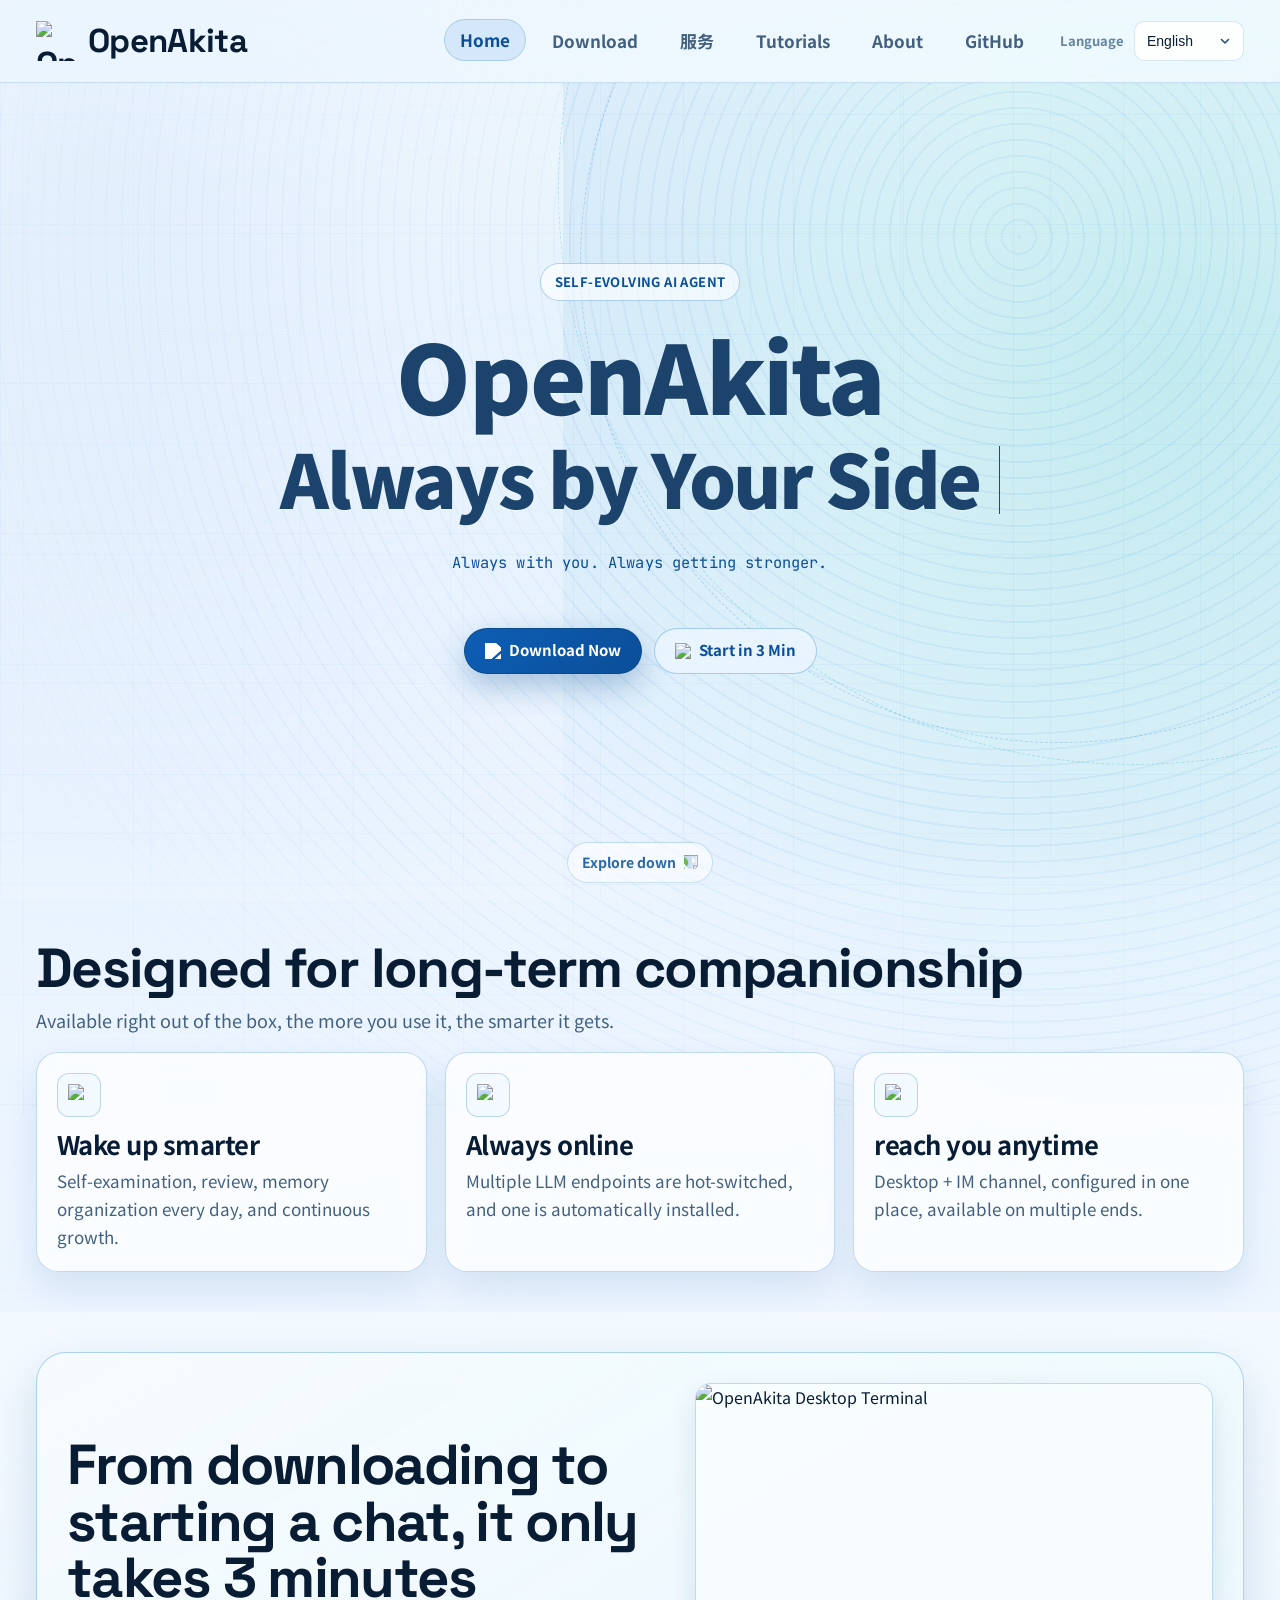
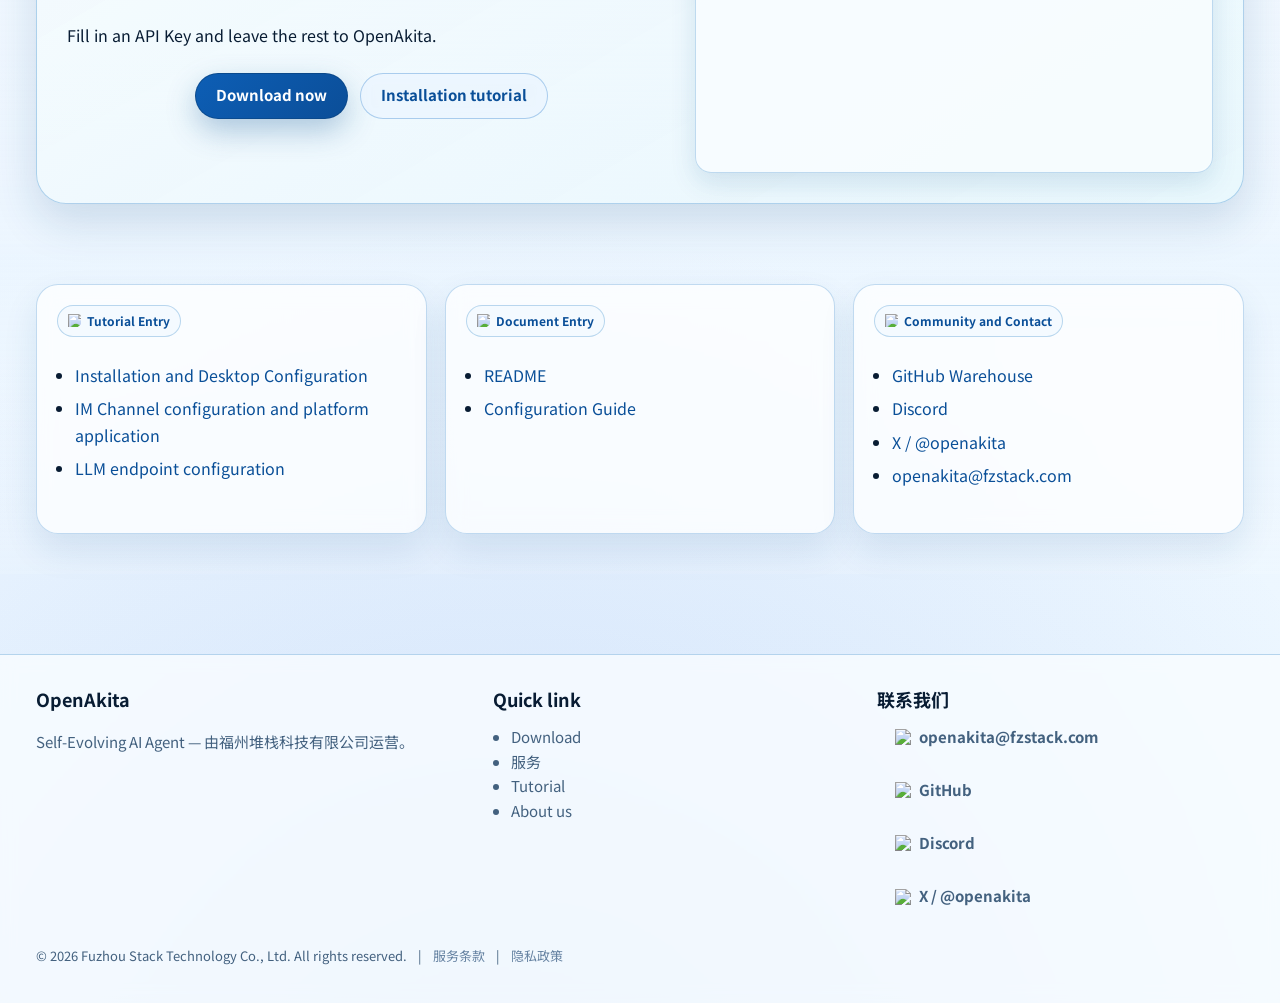
==== commit 1293017a: "feat: add services, terms, privacy pages and update site-wide nav/footer for trademark compliance Ma" ====
--- a/index.html
+++ b/index.html
@@ -35,6 +35,7 @@
       "license": "https://github.com/openakita/openakita/blob/main/LICENSE",
       "downloadUrl": "https://github.com/openakita/openakita/releases",
       "url": "https://openakita.ai/",
+      "publisher": {"@type": "Organization", "name": "Fuzhou Stack Technology Co., Ltd.", "email": "openakita@fzstack.com"},
       "sameAs": [
         "https://github.com/openakita/openakita",
         "https://discord.gg/vFwxNVNH",
@@ -56,6 +57,7 @@
       <nav class="main-nav" aria-label="主导航">
         <a href="/" data-nav="home">首页</a>
         <a href="/download/" data-nav="download">下载</a>
+        <a href="/services/" data-nav="services">服务</a>
         <a href="/tutorials/" data-nav="tutorials">教程</a>
         <a href="/about/" data-nav="about">关于我们</a>
         <a href="https://github.com/openakita/openakita" target="_blank" rel="noreferrer noopener">GitHub</a>
@@ -166,7 +168,7 @@
             <li><a href="https://github.com/openakita/openakita" target="_blank" rel="noreferrer noopener">GitHub 仓库</a></li>
             <li><a href="https://discord.gg/vFwxNVNH" target="_blank" rel="noreferrer noopener">Discord</a></li>
             <li><a href="https://x.com/openakita" target="_blank" rel="noreferrer noopener">X / @openakita</a></li>
-            <li><a href="mailto:zacon365@gmail.com">zacon365@gmail.com</a></li>
+            <li><a href="mailto:openakita@fzstack.com">openakita@fzstack.com</a></li>
           </ul>
         </article>
       </div>
@@ -177,28 +179,33 @@
     <div class="container footer-grid">
       <div>
         <h4>OpenAkita</h4>
-        <p>Self-Evolving AI Agent：自主学习，永不放弃。</p>
+        <p>Self-Evolving AI Agent — 由福州堆栈科技有限公司运营。</p>
       </div>
       <div>
         <h4>快速链接</h4>
         <ul>
           <li><a href="/download/">下载</a></li>
+          <li><a href="/services/">服务</a></li>
           <li><a href="/tutorials/">教程</a></li>
           <li><a href="/about/">关于我们</a></li>
         </ul>
       </div>
       <div>
-        <h4>开源社区</h4>
+        <h4>联系我们</h4>
         <ul class="social-list">
+          <li><a class="social-link" href="mailto:openakita@fzstack.com"><img src="assets/img/icons/mail.svg" alt="Email" />openakita@fzstack.com</a></li>
           <li><a class="social-link" href="https://github.com/openakita/openakita" target="_blank" rel="noreferrer noopener"><img src="assets/img/icons/github.svg" alt="GitHub" />GitHub</a></li>
           <li><a class="social-link" href="https://discord.gg/vFwxNVNH" target="_blank" rel="noreferrer noopener"><img src="assets/img/icons/discord.svg" alt="Discord" />Discord</a></li>
           <li><a class="social-link" href="https://x.com/openakita" target="_blank" rel="noreferrer noopener"><img src="assets/img/icons/x.svg" alt="X" />X / @openakita</a></li>
-          <li><a class="social-link" href="mailto:zacon365@gmail.com"><img src="assets/img/icons/mail.svg" alt="Email" />zacon365@gmail.com</a></li>
         </ul>
       </div>
     </div>
     <div class="container" style="margin-top: 16px; color: var(--text-muted); font-size: 13px;">
-      © <span data-current-year></span> OpenAkita Contributors
+      © <span data-current-year></span> Fuzhou Stack Technology Co., Ltd. All rights reserved.
+      <span style="margin: 0 8px;">|</span>
+      <a href="/terms/" style="color: var(--text-dim);">服务条款</a>
+      <span style="margin: 0 8px;">|</span>
+      <a href="/privacy/" style="color: var(--text-dim);">隐私政策</a>
     </div>
   </footer>
 
--- a/assets/css/styles.css
+++ b/assets/css/styles.css
@@ -689,6 +689,11 @@
   grid-template-columns: repeat(3, minmax(0, 1fr));
   gap: 18px;
 }
+.card-stack {
+  display: flex;
+  flex-direction: column;
+  gap: 18px;
+}
 
 .card,
 .highlight-band,
@@ -917,14 +922,10 @@
   white-space: pre;
 }
 
-.code-block.has-copy {
-  padding-top: 46px;
-}
-
 .code-copy-btn {
   position: absolute;
-  top: 10px;
-  right: 10px;
+  top: 8px;
+  right: 8px;
   border-radius: 999px;
   border: 1px solid rgba(117, 175, 222, 0.52);
   background: rgba(255, 255, 255, 0.88);
@@ -933,10 +934,24 @@
   font-weight: 700;
   padding: 4px 12px;
   cursor: pointer;
+  opacity: 0;
+  transition: opacity 0.2s ease;
+  pointer-events: none;
+}
+
+.code-block:hover .code-copy-btn {
+  opacity: 1;
+  pointer-events: auto;
 }
 
 .code-copy-btn:hover {
   border-color: rgba(68, 146, 218, 0.56);
+}
+
+.code-copy-btn[data-state="copied"],
+.code-copy-btn[data-state="failed"] {
+  opacity: 1;
+  pointer-events: auto;
 }
 
 .code-copy-btn[data-state="copied"] {
@@ -1021,7 +1036,7 @@
   background: linear-gradient(135deg, #1976d2, #2196f3);
   color: #fff;
 }
-.channel-stable {
+.channel-release {
   background: linear-gradient(135deg, #2e7d32, #43a047);
   color: #fff;
 }
@@ -1060,12 +1075,12 @@
 .download-btn-primary:hover {
   box-shadow: 0 10px 28px rgba(13, 94, 181, 0.4);
 }
-.download-btn-stable {
+.download-btn-release {
   background: linear-gradient(135deg, #2e7d32, #388e3c);
   color: #fff;
   box-shadow: 0 6px 20px rgba(46, 125, 50, 0.3);
 }
-.download-btn-stable:hover {
+.download-btn-release:hover {
   box-shadow: 0 10px 28px rgba(46, 125, 50, 0.4);
 }
 .download-btn-os {
@@ -1999,6 +2014,611 @@
   }
 }
 
+/* ══════════════════════════════════════════════════════════════
+   Download page — install method tabs, platform selector,
+   channel cards, arch overlay, history, release notes
+   ══════════════════════════════════════════════════════════════ */
+
+/* ── Install method tabs ── */
+.install-tabs {
+  display: flex;
+  gap: 4px;
+  justify-content: center;
+  background: rgba(255, 255, 255, 0.06);
+  border: 1px solid var(--border, #e0e0e0);
+  border-radius: var(--radius-lg, 14px);
+  padding: 4px;
+  margin-bottom: 32px;
+}
+.install-tab {
+  display: inline-flex;
+  align-items: center;
+  gap: 8px;
+  padding: 10px 24px;
+  border: none;
+  border-radius: var(--radius-md, 10px);
+  background: transparent;
+  color: var(--text-muted, #888);
+  font-size: 15px;
+  font-weight: 600;
+  cursor: pointer;
+  transition: background 0.2s, color 0.2s;
+}
+.install-tab:hover {
+  background: rgba(255, 255, 255, 0.1);
+  color: var(--text, #1a1a1a);
+}
+.install-tab.active {
+  background: var(--primary, #0f6fcc);
+  color: #fff;
+  box-shadow: 0 2px 8px rgba(15, 111, 204, 0.25);
+}
+.install-tab svg {
+  flex-shrink: 0;
+}
+
+/* ── Platform selector ── */
+.platform-selector {
+  display: flex;
+  gap: 8px;
+  justify-content: center;
+  flex-wrap: wrap;
+  margin-bottom: 28px;
+}
+.platform-btn {
+  display: inline-flex;
+  align-items: center;
+  gap: 8px;
+  padding: 10px 20px;
+  border: 1px solid var(--border, #e0e0e0);
+  border-radius: var(--radius-md, 10px);
+  background: rgba(255, 255, 255, 0.06);
+  color: var(--text-muted, #888);
+  font-size: 14px;
+  font-weight: 500;
+  cursor: pointer;
+  transition: all 0.2s;
+}
+.platform-btn:hover {
+  border-color: var(--primary, #0f6fcc);
+  color: var(--text, #1a1a1a);
+  background: rgba(15, 111, 204, 0.06);
+}
+.platform-btn.active {
+  border-color: var(--primary, #0f6fcc);
+  background: rgba(15, 111, 204, 0.1);
+  color: var(--primary, #0f6fcc);
+  font-weight: 600;
+  box-shadow: 0 0 0 1px var(--primary, #0f6fcc);
+}
+.platform-btn svg {
+  flex-shrink: 0;
+  opacity: 0.7;
+}
+.platform-btn.active svg {
+  opacity: 1;
+}
+
+/* ── Channel cards grid ── */
+.channel-cards {
+  display: grid;
+  grid-template-columns: repeat(3, 1fr);
+  gap: 16px;
+  margin-bottom: 24px;
+}
+.channel-card {
+  padding: 24px;
+  border-radius: var(--radius-lg, 14px);
+  border: 1px solid var(--border, #e0e0e0);
+  background: var(--bg-alt, #f8f9fa);
+  display: flex;
+  flex-direction: column;
+  transition: border-color 0.2s, box-shadow 0.2s;
+}
+.channel-card:hover {
+  border-color: var(--primary, #0f6fcc);
+  box-shadow: 0 4px 16px rgba(15, 111, 204, 0.1);
+}
+.channel-card[data-channel="release"] {
+  border-color: rgba(15, 111, 204, 0.3);
+}
+.channel-card-empty {
+  opacity: 0.5;
+  pointer-events: none;
+}
+.channel-card-header {
+  display: flex;
+  align-items: center;
+  gap: 8px;
+  margin-bottom: 8px;
+}
+.channel-badge {
+  display: inline-block;
+  padding: 3px 12px;
+  border-radius: 20px;
+  font-size: 12px;
+  font-weight: 700;
+  letter-spacing: 0.02em;
+}
+.badge-release {
+  background: linear-gradient(135deg, #1976d2, #2196f3);
+  color: #fff;
+}
+.badge-prerelease {
+  background: linear-gradient(135deg, #e65100, #ff9800);
+  color: #fff;
+}
+.badge-dev {
+  background: linear-gradient(135deg, #6a1b9a, #ab47bc);
+  color: #fff;
+}
+.channel-recommend {
+  font-size: 11px;
+  font-weight: 700;
+  color: var(--primary, #0f6fcc);
+  border: 1px solid currentColor;
+  padding: 1px 8px;
+  border-radius: 10px;
+}
+.channel-card-version {
+  font-size: 22px;
+  font-weight: 700;
+  font-family: "JetBrains Mono", "Space Grotesk", monospace;
+  color: var(--text, #1a1a1a);
+  margin-bottom: 2px;
+}
+.channel-card-date {
+  font-size: 12px;
+  color: var(--text-muted, #888);
+  margin-bottom: 12px;
+}
+.channel-card-desc {
+  font-size: 13px;
+  color: var(--text-muted, #888);
+  line-height: 1.6;
+  margin-bottom: 16px;
+  flex: 1;
+}
+.channel-card-actions {
+  margin-bottom: 8px;
+}
+.channel-dl-btn {
+  width: 100%;
+  text-align: center;
+  justify-content: center;
+  font-size: 14px;
+  padding: 12px 16px !important;
+}
+.macos-arch-buttons {
+  display: flex;
+  flex-direction: column;
+  gap: 8px;
+}
+.dl-size {
+  font-size: 11px;
+  opacity: 0.8;
+  margin-left: 6px;
+}
+.channel-card-all-arch {
+  display: inline-block;
+  font-size: 12px;
+  color: var(--primary, #0f6fcc);
+  text-decoration: none;
+  cursor: pointer;
+  text-align: center;
+}
+.channel-card-all-arch:hover {
+  text-decoration: underline;
+}
+.channel-card-active {
+  outline: 2px solid var(--primary, #0f6fcc);
+  outline-offset: -2px;
+}
+.channel-loading {
+  font-size: 13px;
+  color: var(--text-muted, #888);
+}
+.channel-unavailable {
+  font-size: 13px;
+  color: var(--text-muted, #888);
+  font-style: italic;
+}
+.channel-ios-hint {
+  font-size: 13px;
+  color: var(--text-muted, #888);
+  font-style: italic;
+}
+
+/* ── Arch detail overlay ── */
+.arch-detail-overlay {
+  position: fixed;
+  inset: 0;
+  z-index: 1000;
+  background: rgba(0, 0, 0, 0.5);
+  display: flex;
+  align-items: center;
+  justify-content: center;
+  padding: 20px;
+}
+.arch-detail-panel {
+  background: var(--bg, #fff);
+  border-radius: var(--radius-lg, 14px);
+  width: 100%;
+  max-width: 520px;
+  max-height: 80vh;
+  overflow-y: auto;
+  box-shadow: 0 16px 48px rgba(0, 0, 0, 0.2);
+}
+.arch-detail-header {
+  display: flex;
+  align-items: center;
+  justify-content: space-between;
+  padding: 20px 24px 12px;
+  border-bottom: 1px solid var(--border, #e0e0e0);
+}
+.arch-detail-header h3 {
+  font-size: 16px;
+  font-weight: 700;
+  margin: 0;
+}
+.arch-detail-close {
+  background: none;
+  border: none;
+  font-size: 24px;
+  color: var(--text-muted, #888);
+  cursor: pointer;
+  padding: 0 4px;
+  line-height: 1;
+}
+.arch-detail-close:hover {
+  color: var(--text, #1a1a1a);
+}
+.arch-detail-body {
+  padding: 16px 24px 24px;
+}
+.arch-platform-tabs {
+  display: flex;
+  gap: 6px;
+  margin-bottom: 14px;
+  flex-wrap: wrap;
+}
+.arch-platform-tab {
+  padding: 5px 14px;
+  border-radius: 999px;
+  border: 1px solid var(--border, #ddd);
+  background: transparent;
+  font-size: 13px;
+  font-weight: 500;
+  color: var(--text-muted, #666);
+  cursor: pointer;
+  transition: all 0.2s ease;
+}
+.arch-platform-tab:hover {
+  border-color: var(--primary, #0f6fcc);
+  color: var(--primary, #0f6fcc);
+}
+.arch-platform-tab.active {
+  background: var(--primary, #0f6fcc);
+  border-color: var(--primary, #0f6fcc);
+  color: #fff;
+}
+.arch-empty {
+  color: var(--text-muted, #888);
+  font-size: 14px;
+  text-align: center;
+  padding: 24px 0;
+}
+.arch-list {
+  display: flex;
+  flex-direction: column;
+  gap: 6px;
+}
+.arch-item {
+  display: grid;
+  grid-template-columns: 1fr auto;
+  align-items: center;
+  gap: 2px 10px;
+  padding: 10px 14px;
+  border-radius: var(--radius-md, 10px);
+  border: 1px solid var(--border, #e0e0e0);
+  text-decoration: none;
+  color: var(--text, #1a1a1a);
+  transition: border-color 0.2s, background 0.2s;
+}
+.arch-item:hover {
+  border-color: var(--primary, #0f6fcc);
+  background: rgba(15, 111, 204, 0.05);
+}
+.arch-name {
+  font-weight: 600;
+  font-size: 13px;
+}
+.arch-file {
+  font-size: 11px;
+  color: var(--text-muted, #888);
+  grid-column: 1 / -1;
+  overflow: hidden;
+  text-overflow: ellipsis;
+  white-space: nowrap;
+}
+.arch-size {
+  font-size: 12px;
+  color: var(--text-muted, #888);
+  text-align: right;
+}
+
+/* ── Notes modal (history changelog popup) ── */
+.notes-modal-overlay {
+  position: fixed;
+  inset: 0;
+  z-index: 1000;
+  background: rgba(0, 0, 0, 0.5);
+  display: flex;
+  align-items: center;
+  justify-content: center;
+  padding: 20px;
+}
+.notes-modal-panel {
+  background: #fff;
+  border-radius: var(--radius-lg, 14px);
+  width: 100%;
+  max-width: 680px;
+  max-height: 80vh;
+  display: flex;
+  flex-direction: column;
+  box-shadow: 0 16px 48px rgba(0, 0, 0, 0.2);
+}
+.notes-modal-header {
+  display: flex;
+  align-items: center;
+  justify-content: space-between;
+  padding: 20px 24px 12px;
+  border-bottom: 1px solid var(--border, #e0e0e0);
+  flex-shrink: 0;
+}
+.notes-modal-header h3 {
+  font-size: 18px;
+  font-weight: 700;
+  margin: 0;
+}
+.notes-modal-close {
+  background: none;
+  border: none;
+  font-size: 24px;
+  color: var(--text-muted, #888);
+  cursor: pointer;
+  padding: 0 4px;
+  line-height: 1;
+}
+.notes-modal-close:hover {
+  color: var(--text, #1a1a1a);
+}
+.notes-modal-body {
+  padding: 16px 24px 24px;
+  overflow-y: auto;
+  font-size: 14px;
+  line-height: 1.7;
+  color: var(--text, #1a1a1a);
+}
+.notes-modal-body h1,
+.notes-modal-body h2,
+.notes-modal-body h3 {
+  margin-top: 20px;
+  margin-bottom: 8px;
+}
+.notes-modal-body h2 { font-size: 16px; }
+.notes-modal-body h3 { font-size: 15px; }
+.notes-modal-body ul {
+  padding-left: 20px;
+}
+.notes-modal-body li {
+  margin-bottom: 4px;
+}
+.notes-modal-body code {
+  font-family: "JetBrains Mono", monospace;
+  font-size: 13px;
+  padding: 2px 6px;
+  border-radius: 4px;
+  background: rgba(0, 0, 0, 0.06);
+}
+.notes-modal-body a {
+  color: var(--primary, #0f6fcc);
+}
+
+/* ── Release notes ── */
+.release-notes-section {
+  margin-bottom: 32px;
+  padding: 24px;
+  border: 1px solid var(--border, #e0e0e0);
+  border-radius: var(--radius-lg, 14px);
+  background: var(--bg-alt, #f8f9fa);
+}
+.release-notes-title {
+  font-size: 18px;
+  font-weight: 700;
+  margin-bottom: 16px;
+}
+.release-notes-content {
+  font-size: 14px;
+  line-height: 1.7;
+  color: var(--text, #1a1a1a);
+}
+.release-notes-content h1,
+.release-notes-content h2,
+.release-notes-content h3 {
+  margin-top: 20px;
+  margin-bottom: 8px;
+}
+.release-notes-content h2 { font-size: 16px; }
+.release-notes-content h3 { font-size: 15px; }
+.release-notes-content ul {
+  padding-left: 20px;
+}
+.release-notes-content li {
+  margin-bottom: 4px;
+}
+.release-notes-content code {
+  font-family: "JetBrains Mono", monospace;
+  font-size: 13px;
+  padding: 2px 6px;
+  border-radius: 4px;
+  background: rgba(0, 0, 0, 0.06);
+}
+.release-notes-content a {
+  color: var(--primary, #0f6fcc);
+}
+
+/* ── Version history ── */
+.version-history {
+  margin-bottom: 32px;
+  border: 1px solid var(--border, #e0e0e0);
+  border-radius: var(--radius-md, 10px);
+  overflow: hidden;
+}
+.version-history summary {
+  padding: 14px 20px;
+  font-size: 15px;
+  font-weight: 600;
+  cursor: pointer;
+  background: var(--bg-alt, #f8f9fa);
+  color: var(--text, #1a1a1a);
+}
+.version-history-content {
+  padding: 16px 20px;
+}
+.history-channel {
+  margin-bottom: 20px;
+}
+.history-channel:last-child {
+  margin-bottom: 0;
+}
+.history-channel-label {
+  font-size: 13px;
+  font-weight: 700;
+  color: var(--text-muted, #888);
+  text-transform: uppercase;
+  letter-spacing: 0.05em;
+  margin-bottom: 8px;
+  padding-bottom: 6px;
+  border-bottom: 1px solid var(--border, #e0e0e0);
+}
+.history-list {
+  display: flex;
+  flex-direction: column;
+  gap: 4px;
+}
+.history-item {
+  display: flex;
+  align-items: center;
+  gap: 12px;
+  padding: 10px 12px;
+  border-radius: 8px;
+  transition: background 0.15s;
+}
+.history-item:hover {
+  background: rgba(15, 111, 204, 0.04);
+}
+.history-version {
+  font-family: "JetBrains Mono", monospace;
+  font-size: 14px;
+  font-weight: 600;
+  color: var(--text, #1a1a1a);
+  min-width: 100px;
+}
+.history-channel-tag {
+  display: inline-block;
+  font-size: 11px;
+  font-weight: 700;
+  padding: 2px 10px;
+  border-radius: 20px;
+  letter-spacing: 0.02em;
+  white-space: nowrap;
+}
+.history-channel-tag.badge-release {
+  background: linear-gradient(135deg, #1976d2, #2196f3);
+  color: #fff;
+}
+.history-channel-tag.badge-prerelease {
+  background: linear-gradient(135deg, #e65100, #ff9800);
+  color: #fff;
+}
+.history-channel-tag.badge-dev {
+  background: linear-gradient(135deg, #6a1b9a, #ab47bc);
+  color: #fff;
+}
+.history-date {
+  font-size: 13px;
+  color: var(--text-muted, #888);
+  min-width: 90px;
+}
+.history-platforms {
+  font-size: 12px;
+  color: var(--text-muted, #888);
+  flex: 1;
+}
+.history-dl-btn,
+.history-notes-btn {
+  padding: 4px 12px;
+  border: 1px solid var(--border, #e0e0e0);
+  border-radius: 6px;
+  background: transparent;
+  color: var(--primary, #0f6fcc);
+  font-size: 12px;
+  font-weight: 500;
+  cursor: pointer;
+  transition: background 0.15s, border-color 0.15s;
+  white-space: nowrap;
+}
+.history-dl-btn:hover,
+.history-notes-btn:hover {
+  background: rgba(15, 111, 204, 0.08);
+  border-color: var(--primary, #0f6fcc);
+}
+
+/* ── Tab panel visibility ── */
+.tab-panel {
+  animation: fadeInPanel 0.25s ease;
+}
+@keyframes fadeInPanel {
+  from { opacity: 0; transform: translateY(8px); }
+  to { opacity: 1; transform: translateY(0); }
+}
+
+/* ── Download page responsive ── */
+@media (max-width: 768px) {
+  .install-tabs {
+    flex-wrap: wrap;
+  }
+  .install-tab {
+    flex: 1;
+    min-width: 80px;
+    padding: 8px 12px;
+    font-size: 13px;
+    justify-content: center;
+  }
+  .channel-cards {
+    grid-template-columns: 1fr;
+  }
+  .platform-selector {
+    gap: 6px;
+  }
+  .platform-btn {
+    padding: 8px 14px;
+    font-size: 13px;
+  }
+  .history-item {
+    flex-wrap: wrap;
+    gap: 6px;
+  }
+  .history-platforms {
+    width: 100%;
+    order: 10;
+  }
+  .arch-detail-panel {
+    max-width: 100%;
+  }
+}
+
 @media (prefers-reduced-motion: reduce) {
   html {
     scroll-behavior: auto;
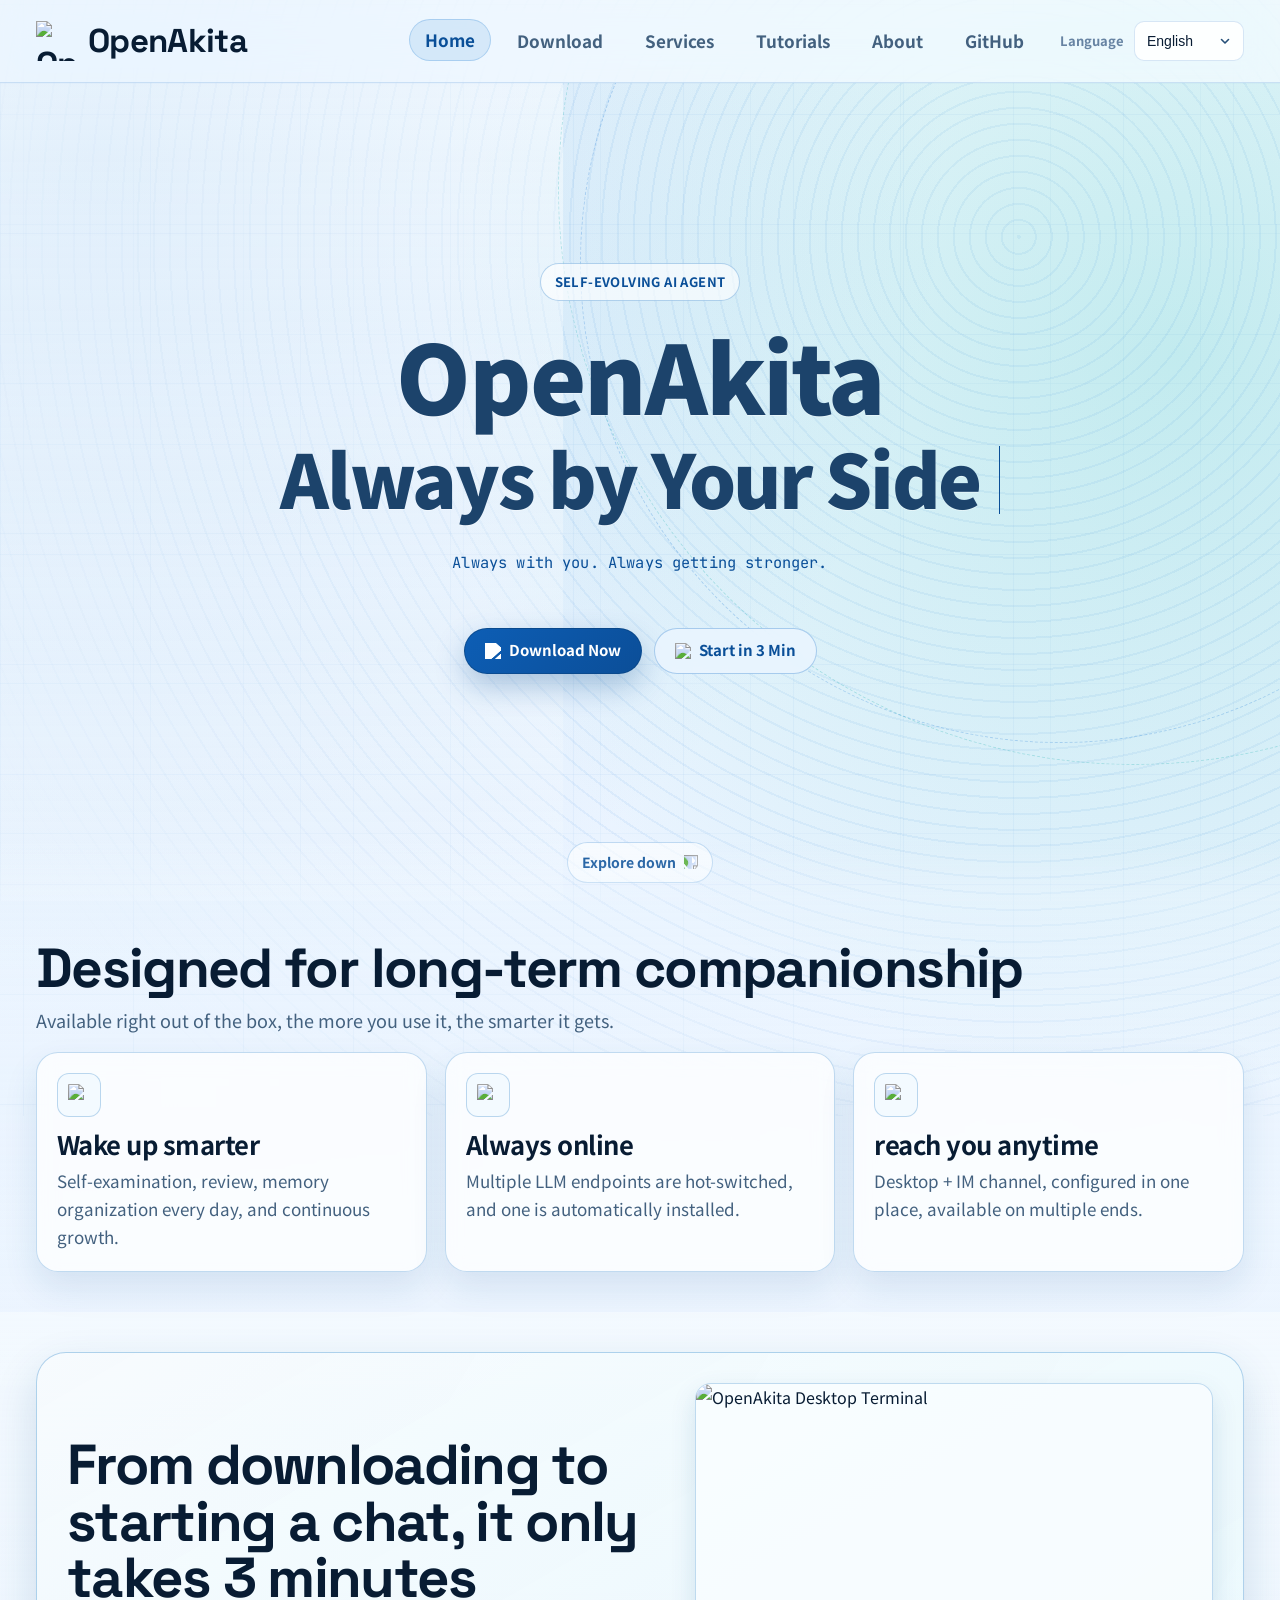
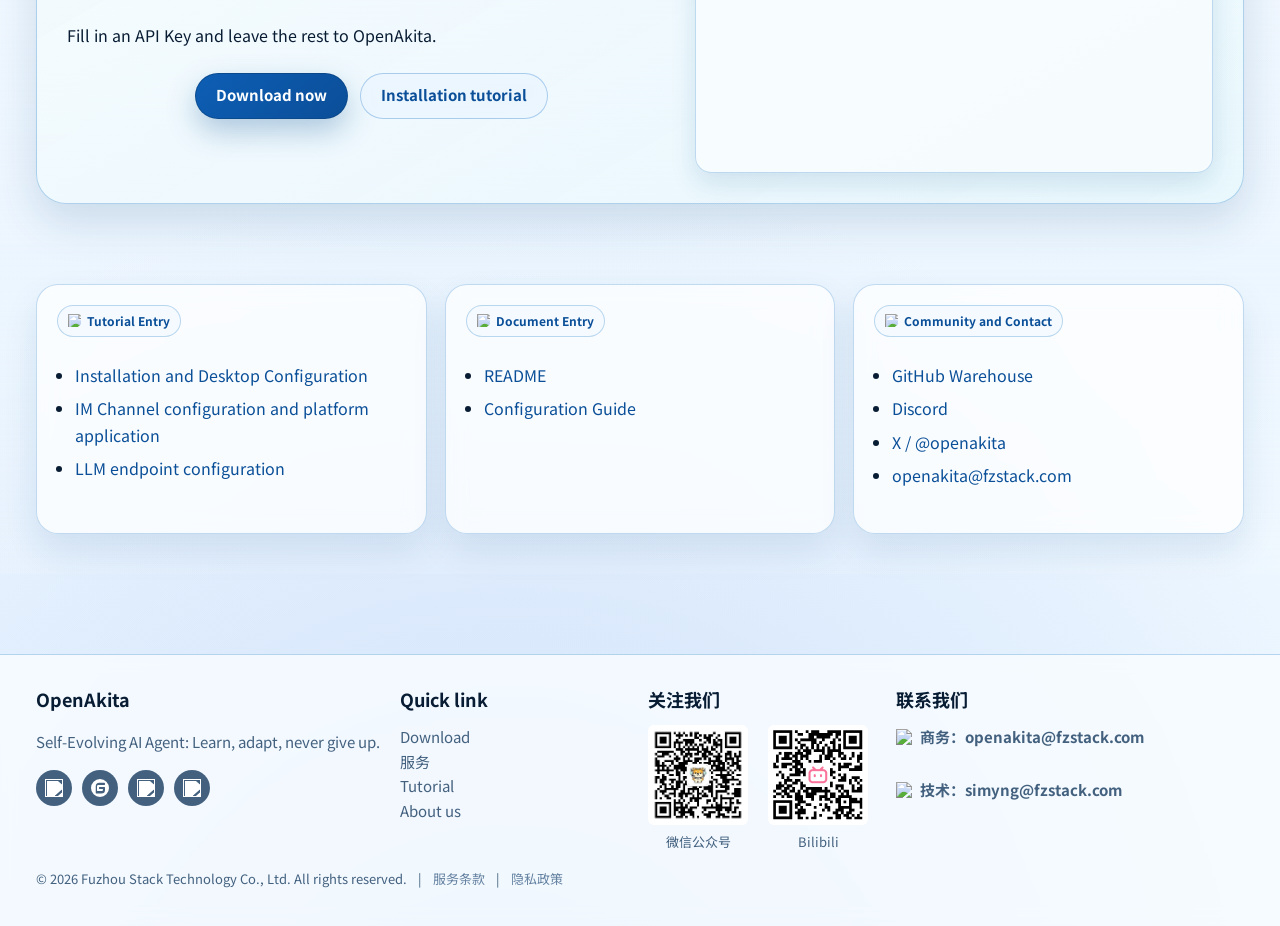
==== commit 69ff5b54: "feat: footer i18n, contact layout, about page updates - Add services/terms/privacy i18n translations" ====
--- a/index.html
+++ b/index.html
@@ -24,7 +24,7 @@
   <link rel="preconnect" href="https://fonts.googleapis.com" />
   <link rel="preconnect" href="https://fonts.gstatic.com" crossorigin />
   <link href="https://fonts.googleapis.com/css2?family=JetBrains+Mono:wght@400;500&family=Noto+Sans+SC:wght@400;500;600;700;800&family=Space+Grotesk:wght@500;600;700&display=swap" rel="stylesheet" />
-  <link rel="stylesheet" href="assets/css/styles.css?v=20260225-lang-switch-fix-v6" />
+  <link rel="stylesheet" href="assets/css/styles.css?v=20260311-footer-v2" />
   <script type="application/ld+json">
     {
       "@context": "https://schema.org",
@@ -179,7 +179,13 @@
     <div class="container footer-grid">
       <div>
         <h4>OpenAkita</h4>
-        <p>Self-Evolving AI Agent — 由福州堆栈科技有限公司运营。</p>
+        <p class="footer-tagline">Self-Evolving AI Agent：自主学习，永不放弃。</p>
+        <div class="footer-brand-icons">
+          <a href="https://github.com/openakita/openakita" target="_blank" rel="noreferrer noopener" aria-label="GitHub"><img src="assets/img/icons/github.svg" alt="" /></a>
+          <a href="https://gitee.com/openakita/openakita" target="_blank" rel="noreferrer noopener" aria-label="Gitee"><img src="assets/img/icons/gitee.svg" alt="" /></a>
+          <a href="https://x.com/openakita" target="_blank" rel="noreferrer noopener" aria-label="X"><img src="assets/img/icons/x.svg" alt="" /></a>
+          <a href="https://discord.gg/vFwxNVNH" target="_blank" rel="noreferrer noopener" aria-label="Discord"><img src="assets/img/icons/discord.svg" alt="" /></a>
+        </div>
       </div>
       <div>
         <h4>快速链接</h4>
@@ -191,12 +197,17 @@
         </ul>
       </div>
       <div>
+        <h4>关注我们</h4>
+        <ul class="social-list footer-qr-list">
+          <li class="footer-qr"><img src="assets/img/wx_fficial_accounts.jpg" alt="微信公众号" class="footer-qr-img" /><span>微信公众号</span></li>
+          <li class="footer-qr"><img src="assets/img/bilibili.png" alt="Bilibili" class="footer-qr-img" /><span>Bilibili</span></li>
+        </ul>
+      </div>
+      <div>
         <h4>联系我们</h4>
         <ul class="social-list">
-          <li><a class="social-link" href="mailto:openakita@fzstack.com"><img src="assets/img/icons/mail.svg" alt="Email" />openakita@fzstack.com</a></li>
-          <li><a class="social-link" href="https://github.com/openakita/openakita" target="_blank" rel="noreferrer noopener"><img src="assets/img/icons/github.svg" alt="GitHub" />GitHub</a></li>
-          <li><a class="social-link" href="https://discord.gg/vFwxNVNH" target="_blank" rel="noreferrer noopener"><img src="assets/img/icons/discord.svg" alt="Discord" />Discord</a></li>
-          <li><a class="social-link" href="https://x.com/openakita" target="_blank" rel="noreferrer noopener"><img src="assets/img/icons/x.svg" alt="X" />X / @openakita</a></li>
+          <li><a class="social-link" href="mailto:openakita@fzstack.com"><img src="assets/img/icons/mail.svg" alt="Email" />商务：openakita@fzstack.com</a></li>
+          <li><a class="social-link" href="mailto:simyng@fzstack.com"><img src="assets/img/icons/mail.svg" alt="Email" />技术：simyng@fzstack.com</a></li>
         </ul>
       </div>
     </div>
@@ -209,7 +220,7 @@
     </div>
   </footer>
 
-  <script src="assets/js/motion.js?v=20260225-lang-switch-fix-v6"></script>
-  <script src="assets/js/main.js?v=20260225-lang-switch-fix-v6"></script>
+  <script src="assets/js/motion.js?v=20260311-i18n-services"></script>
+  <script src="assets/js/main.js?v=20260311-i18n-services"></script>
 </body>
 </html>
--- a/assets/css/styles.css
+++ b/assets/css/styles.css
@@ -1696,8 +1696,67 @@
 
 .footer-grid {
   display: grid;
-  grid-template-columns: 1.2fr 1fr 1fr;
+  grid-template-columns: 1.2fr 0.8fr 0.8fr 1.2fr;
   gap: 16px;
+}
+
+.footer-brand-icons {
+  display: flex;
+  align-items: center;
+  gap: 10px;
+  margin-top: 12px;
+}
+
+.footer-brand-icons a {
+  display: flex;
+  align-items: center;
+  justify-content: center;
+  width: 36px;
+  height: 36px;
+  border-radius: 50%;
+  background: var(--text-muted);
+  color: #fff;
+  transition: background 0.2s, transform 0.2s;
+}
+
+.footer-brand-icons a:hover {
+  background: var(--primary-strong);
+  transform: scale(1.08);
+}
+
+.footer-brand-icons img {
+  width: 18px;
+  height: 18px;
+  filter: brightness(0) invert(1);
+}
+
+.footer-grid .social-link {
+  word-break: break-all;
+}
+
+.footer-qr-list {
+  display: flex;
+  flex-direction: row;
+  flex-wrap: wrap;
+  gap: 20px;
+}
+
+.footer-qr {
+  display: flex;
+  flex-direction: column;
+  align-items: center;
+  gap: 6px;
+}
+
+.footer-qr-img {
+  width: 100px;
+  height: 100px;
+  border-radius: 6px;
+}
+
+.footer-qr span {
+  font-size: 13px;
+  color: var(--text-muted);
 }
 
 .footer-grid h4 {
@@ -1714,7 +1773,8 @@
 
 .footer-grid ul {
   margin: 0;
-  padding-left: 18px;
+  padding-left: 0;
+  list-style: none;
 }
 
 .reveal {
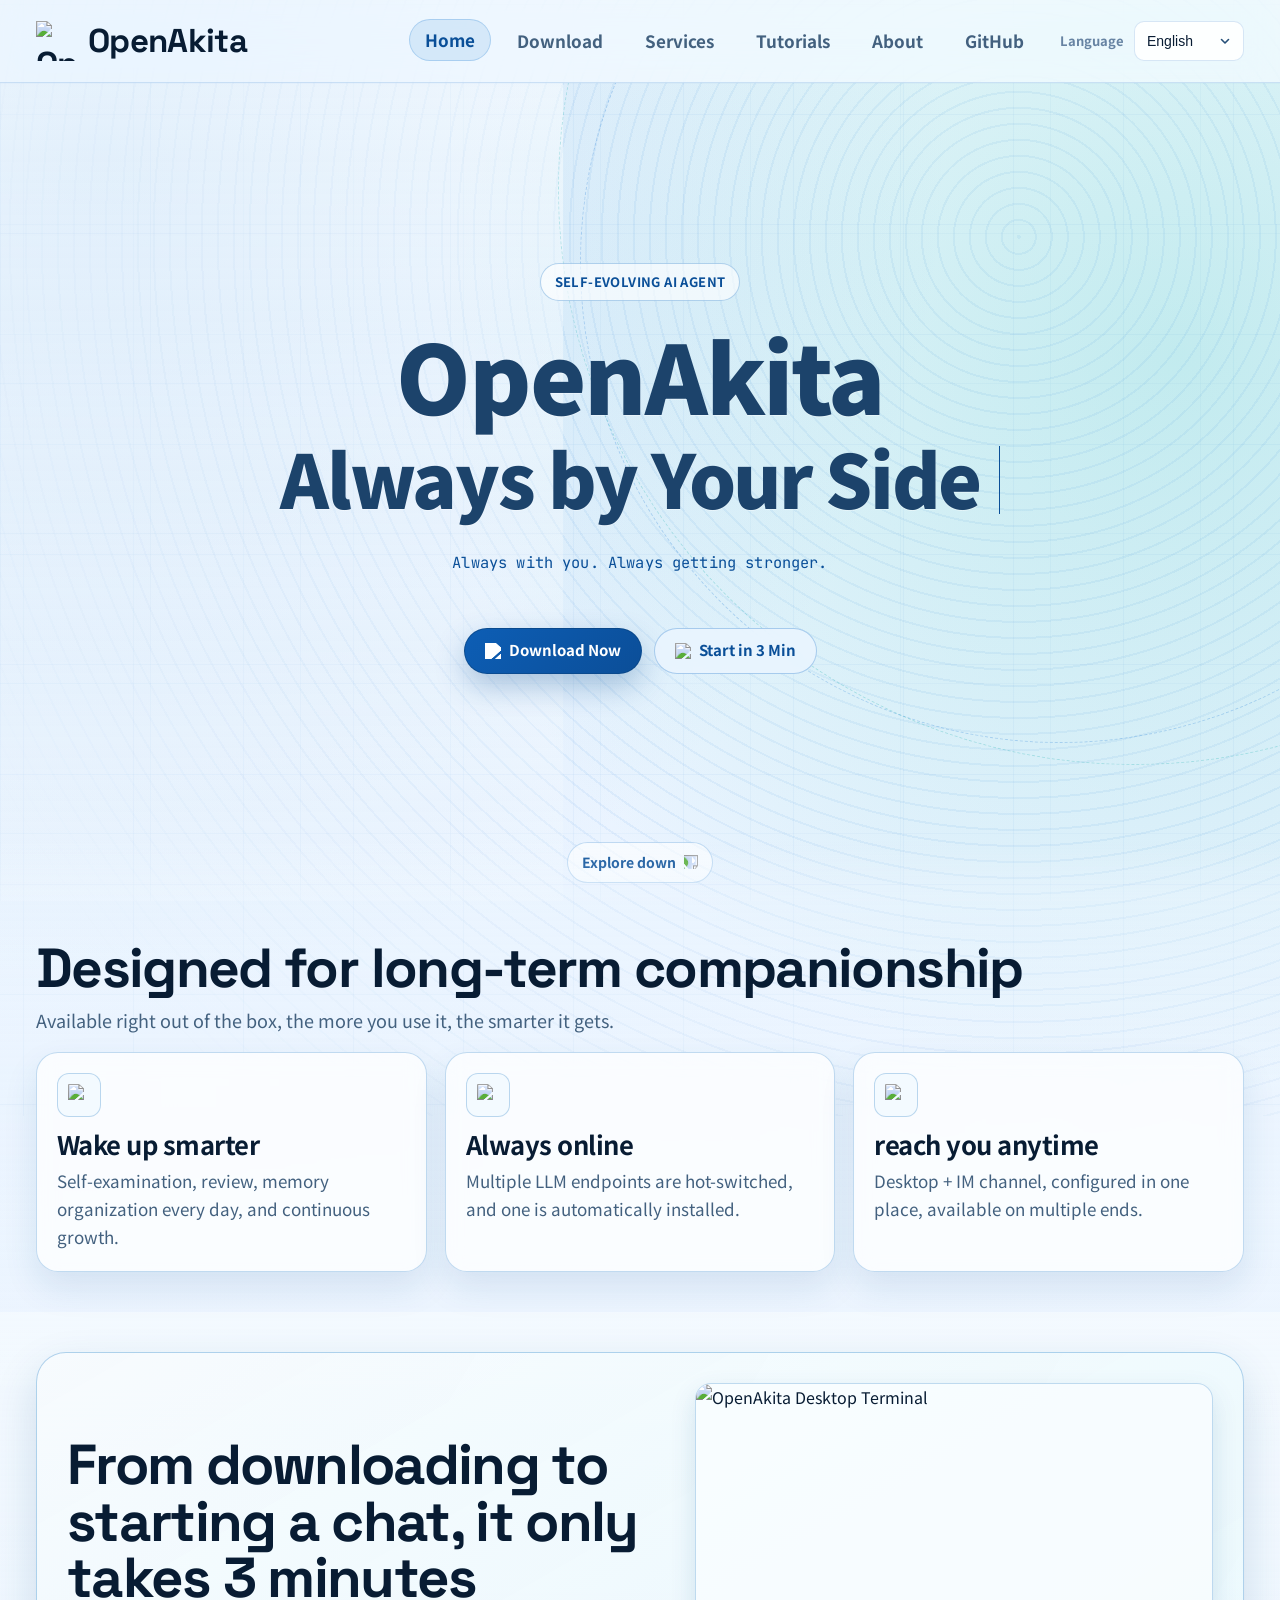
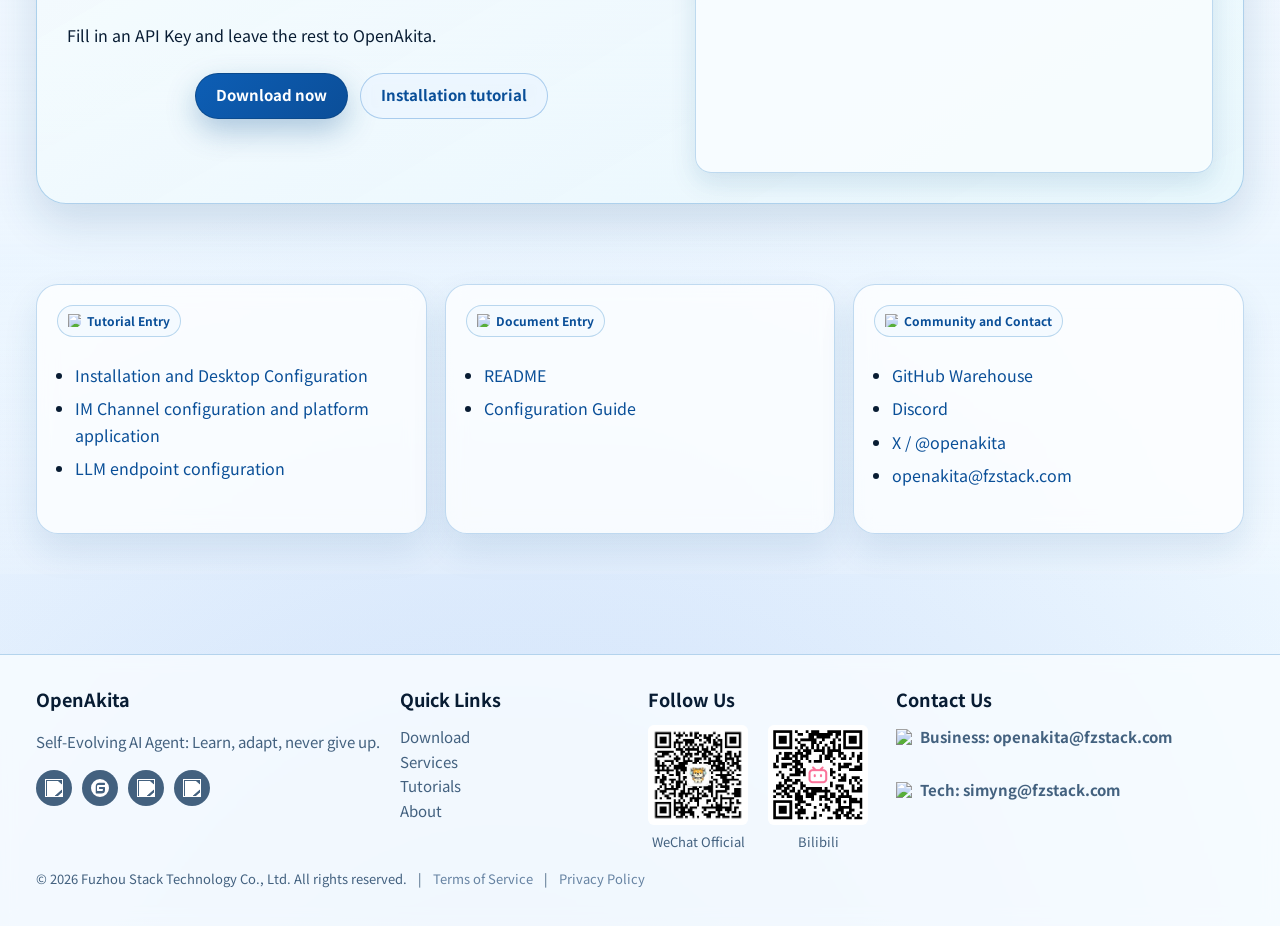
==== commit 6ebe3611: "feat(i18n): download page full internationalization support Made-with: Cursor" ====
--- a/index.html
+++ b/index.html
@@ -221,6 +221,6 @@
   </footer>
 
   <script src="assets/js/motion.js?v=20260311-i18n-services"></script>
-  <script src="assets/js/main.js?v=20260311-i18n-services"></script>
+  <script src="assets/js/main.js?v=20260311-i18n-fix"></script>
 </body>
 </html>
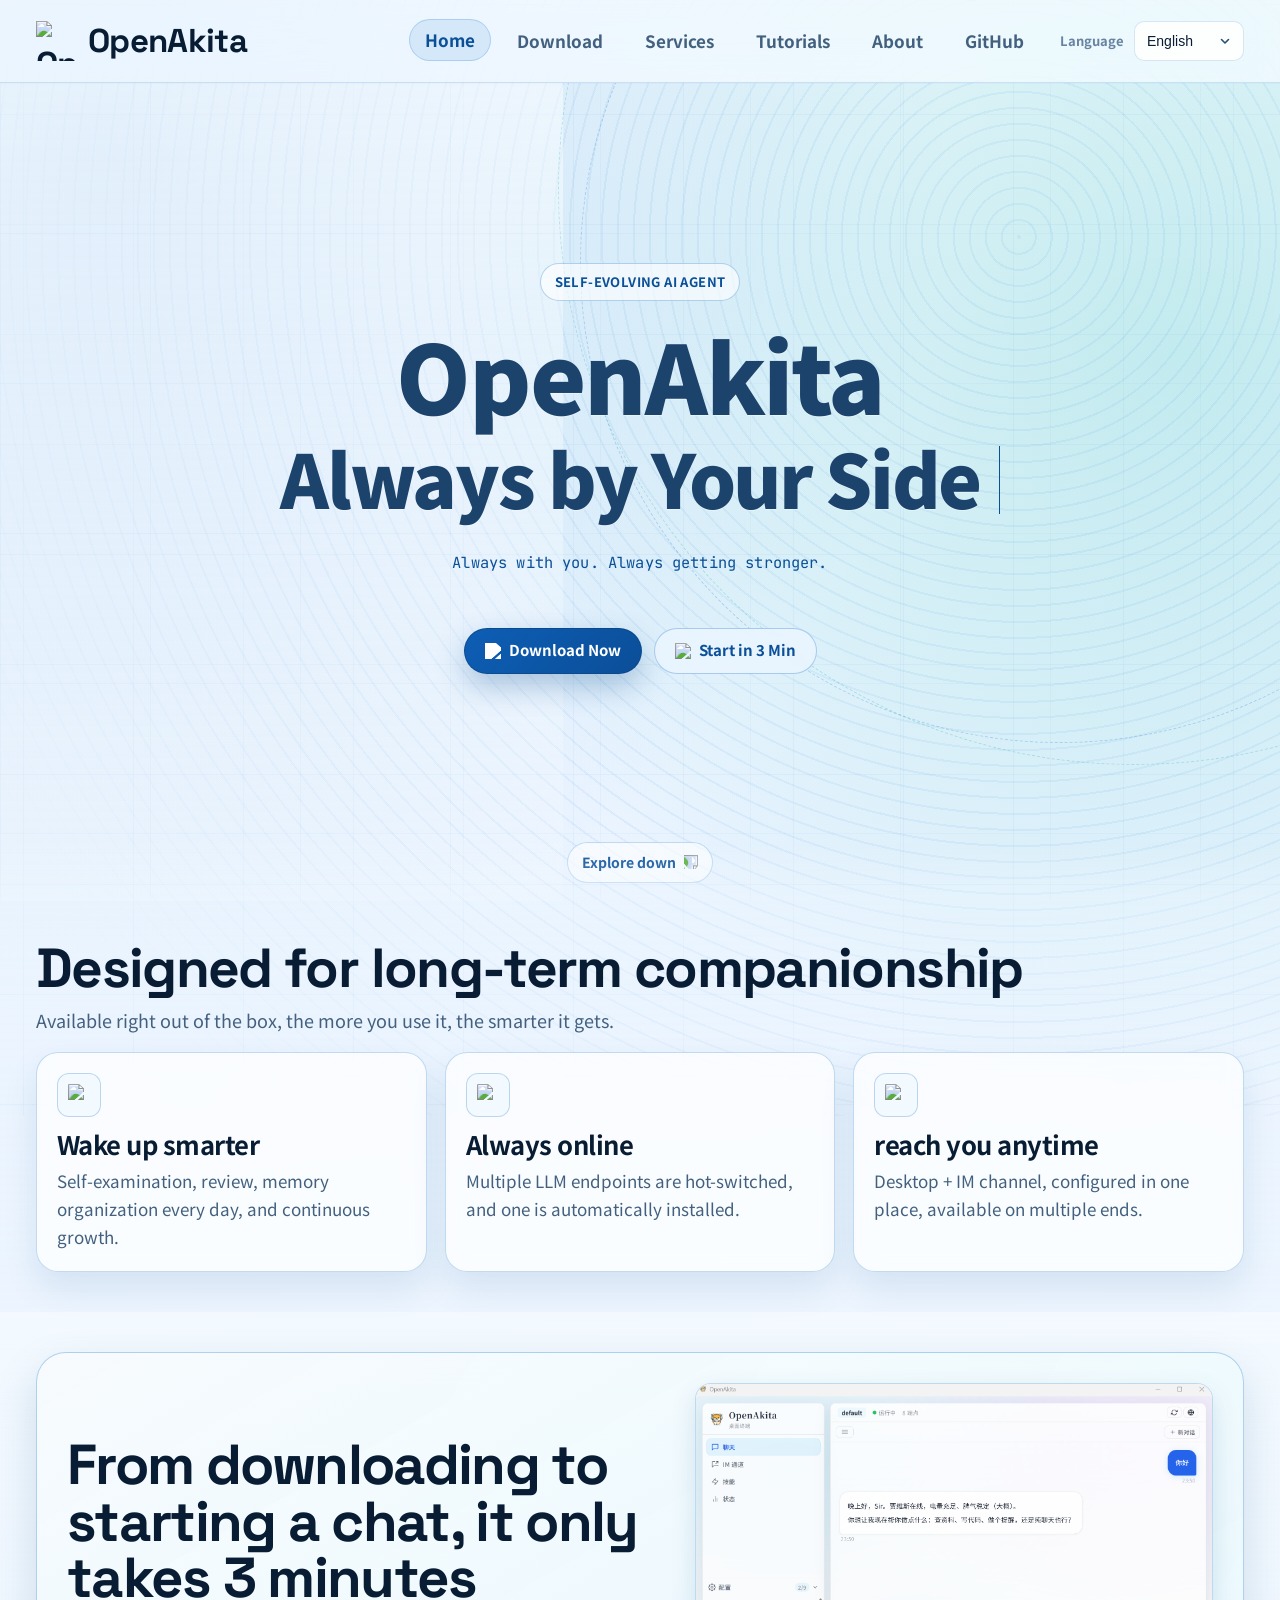
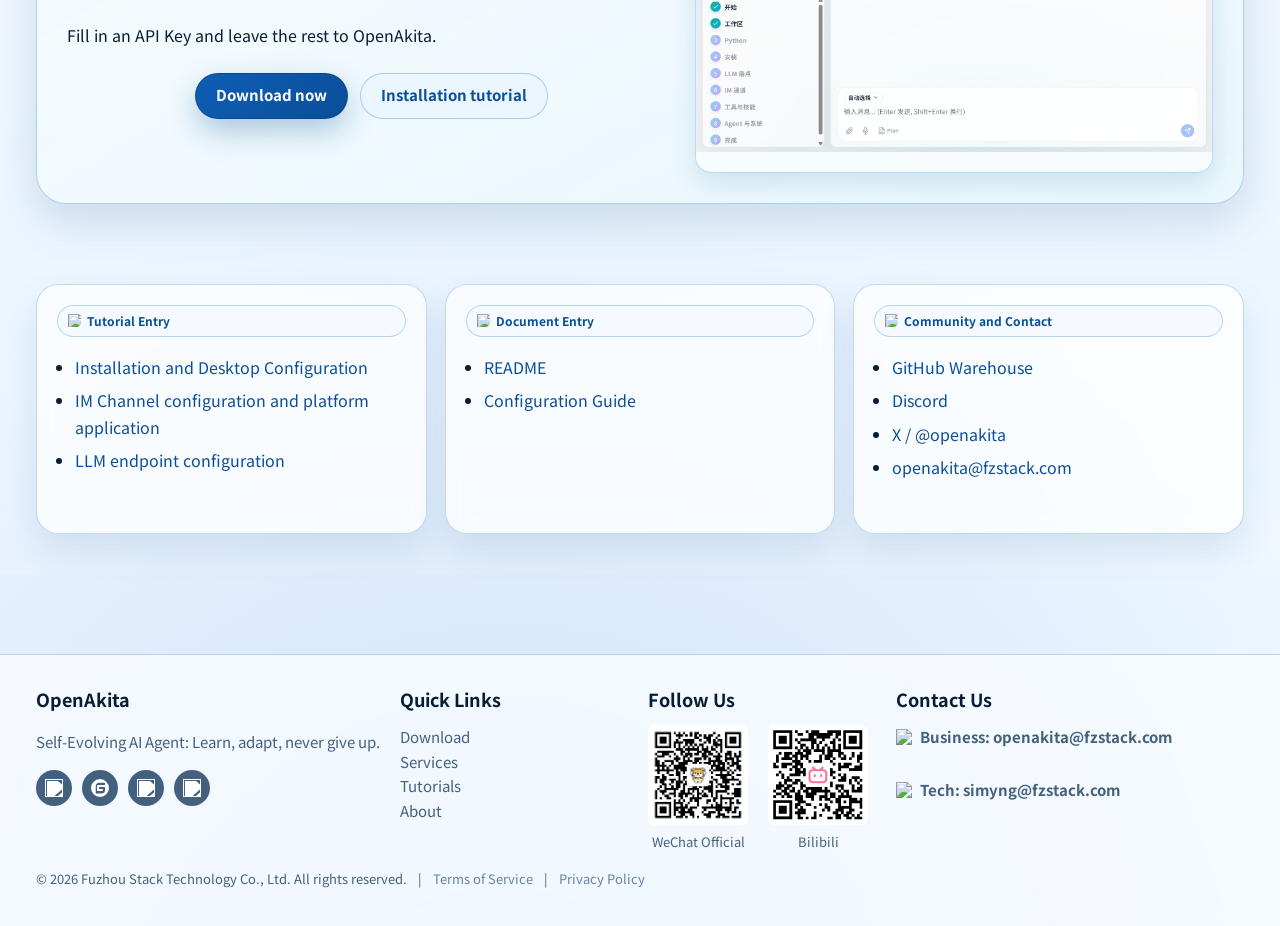
==== commit 427ac09f: "feat(i18n): add image localization framework with zh/en directory structure Made-with: Cursor" ====
--- a/index.html
+++ b/index.html
@@ -14,11 +14,11 @@
   <meta property="og:title" content="OpenAkita - 自进化 AI Agent 官网" />
   <meta property="og:description" content="一个会陪伴你成长的全能 AI 助手：下载、教程、IM 与 LLM 配置一站式入口。" />
   <meta property="og:url" content="https://openakita.ai/" />
-  <meta property="og:image" content="https://openakita.ai/assets/img/desktop_terminal.png" />
+  <meta property="og:image" content="https://openakita.ai/assets/img/zh/desktop_terminal.png" />
   <meta name="twitter:card" content="summary_large_image" />
   <meta name="twitter:title" content="OpenAkita - Self-Evolving AI Agent" />
   <meta name="twitter:description" content="An all-in-one AI companion that grows with you. Download, setup, and go live fast." />
-  <meta name="twitter:image" content="https://openakita.ai/assets/img/desktop_terminal.png" />
+  <meta name="twitter:image" content="https://openakita.ai/assets/img/zh/desktop_terminal.png" />
   <link rel="canonical" href="https://openakita.ai/" />
   <link rel="icon" href="assets/img/logo.png" />
   <link rel="preconnect" href="https://fonts.googleapis.com" />
@@ -139,7 +139,7 @@
             </div>
           </div>
           <div class="media-frame quickstart-media">
-            <img src="assets/img/desktop_terminal.png" alt="OpenAkita Desktop Terminal" loading="lazy" />
+            <img data-i18n-img src="assets/img/zh/desktop_terminal.png" alt="OpenAkita Desktop Terminal" loading="lazy" />
           </div>
         </div>
       </div>
@@ -206,8 +206,8 @@
       <div>
         <h4>联系我们</h4>
         <ul class="social-list">
-          <li><a class="social-link" href="mailto:openakita@fzstack.com"><img src="assets/img/icons/mail.svg" alt="Email" />商务：openakita@fzstack.com</a></li>
-          <li><a class="social-link" href="mailto:simyng@fzstack.com"><img src="assets/img/icons/mail.svg" alt="Email" />技术：simyng@fzstack.com</a></li>
+          <li><a class="social-link" href="mailto:openakita@fzstack.com"><img src="assets/img/icons/mail.svg" alt="Email" />openakita@fzstack.com</a></li>
+          <li><a class="social-link" href="mailto:simyng@fzstack.com"><img src="assets/img/icons/mail.svg" alt="Email" />simyng@fzstack.com</a></li>
         </ul>
       </div>
     </div>
@@ -220,7 +220,8 @@
     </div>
   </footer>
 
+<script src="assets/js/tracker.js"></script>
   <script src="assets/js/motion.js?v=20260311-i18n-services"></script>
-  <script src="assets/js/main.js?v=20260311-i18n-fix"></script>
+  <script src="assets/js/main.js?v=20260316-i18n-full"></script>
 </body>
 </html>
--- a/assets/css/styles.css
+++ b/assets/css/styles.css
@@ -481,6 +481,24 @@
   justify-content: center;
 }
 
+/* GitHub Stars — Nav badge */
+.main-nav a.has-stars {
+  gap: 6px;
+}
+
+.nav-star-badge {
+  font-size: 13px;
+  font-weight: 700;
+  color: var(--primary);
+  opacity: 0.7;
+}
+
+.nav-star-badge::before {
+  content: "\2605";
+  margin-right: 2px;
+  font-size: 11px;
+}
+
 .hero-kpis {
   margin-top: 20px;
   display: grid;
@@ -730,6 +748,8 @@
   backdrop-filter: blur(10px);
   box-shadow: var(--shadow-card);
   padding: 20px;
+  display: flex;
+  flex-direction: column;
   transition: transform 0.24s ease, box-shadow 0.26s ease, border-color 0.26s ease;
 }
 
@@ -760,7 +780,8 @@
 }
 
 .card .actions {
-  margin-top: 16px;
+  margin-top: auto;
+  padding-top: 16px;
   display: flex;
   flex-wrap: wrap;
   gap: 10px;
@@ -1585,23 +1606,33 @@
   padding: 16px;
 }
 
+.video-list {
+  display: grid;
+  grid-template-columns: 1fr;
+  gap: 28px;
+  max-width: 900px;
+  margin: 0 auto;
+}
+
+.video-item h3 {
+  margin-bottom: 10px;
+  font-size: 18px;
+}
+
 .video-embed {
   position: relative;
   width: 100%;
   aspect-ratio: 16 / 9;
   border-radius: var(--radius-sm);
   border: 1px solid rgba(117, 175, 221, 0.44);
-  background: linear-gradient(150deg, #f4fbff, #e6f2ff);
-  color: var(--text-dim);
-  display: flex;
-  align-items: center;
-  justify-content: center;
-  text-align: center;
-  padding: 20px;
+  background: #000;
   overflow: hidden;
 }
 
 .video-embed iframe {
+  position: absolute;
+  top: 0;
+  left: 0;
   width: 100%;
   height: 100%;
   border: 0;
